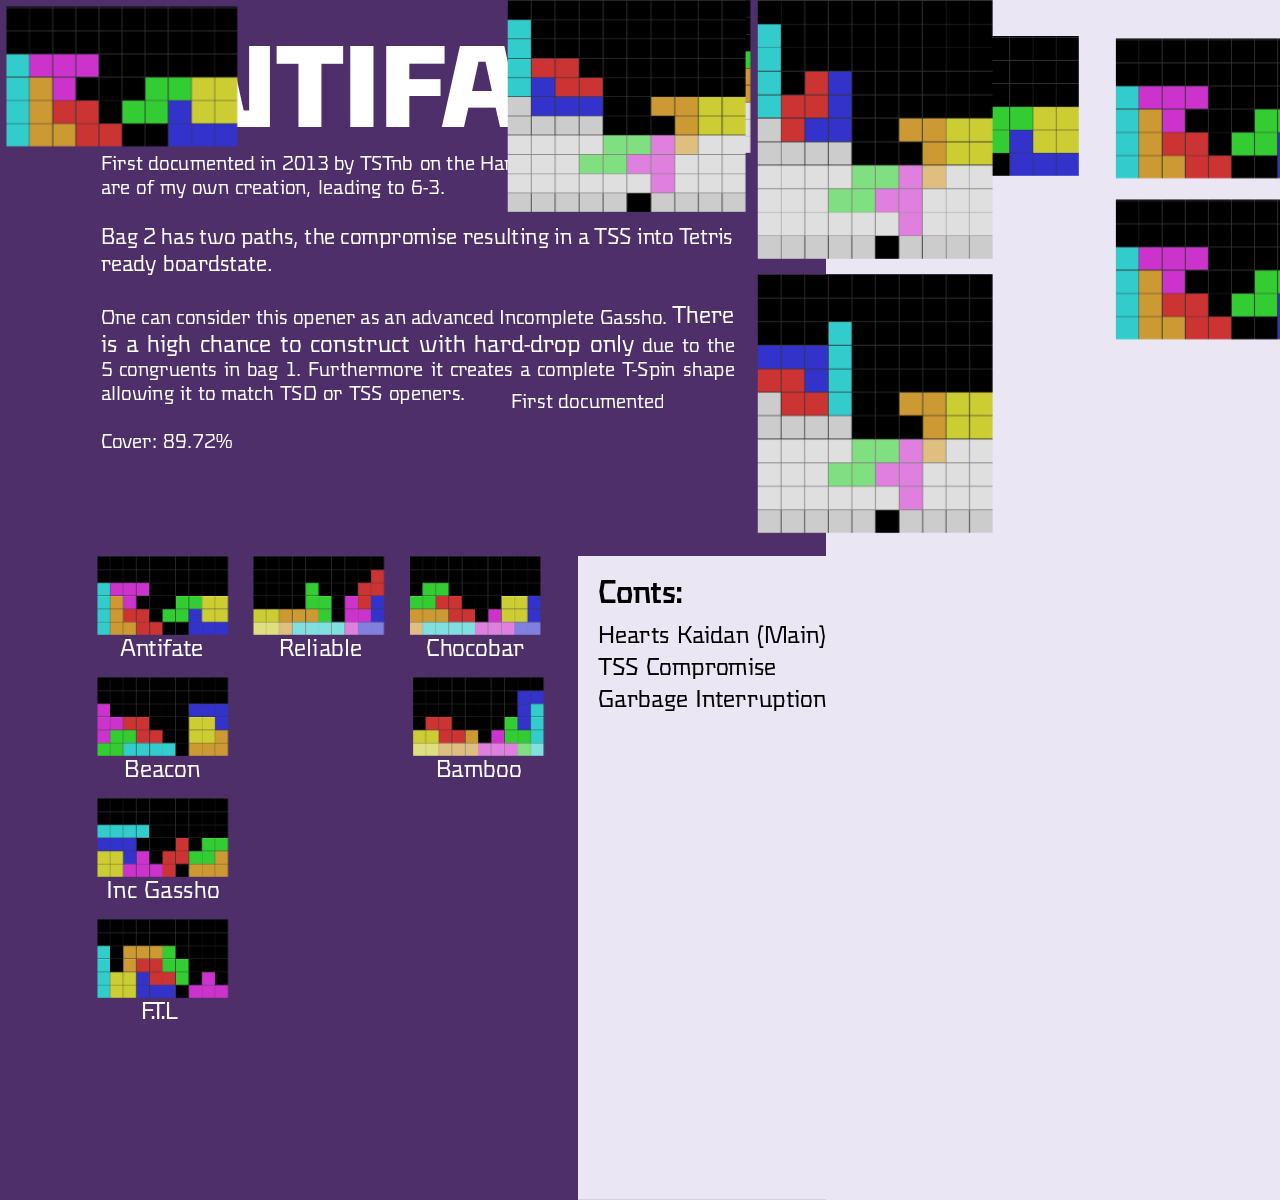
==== index.html @ b32b775b "Update and rename newtetorepo.html to index.html" ====
<!DOCTYPE html>
<html xmlns="http://www.w3.org/1999/xhtml" lang="en-GB">
	<head>
<meta name="viewport" content="width=1920px">
		<meta charset="utf-8" />
		<title>newtetorepo</title>
		<link href="idGeneratedStyles.css" rel="stylesheet" type="text/css" />
		<link href="myCustomCSS.css" rel="stylesheet" type="text/css" />
		<script src="FontData.js" type="text/javascript"></script>
		<script src="myCustomJS.js" type="text/javascript"></script>
		<script src="idGeneratedScript.js" type="text/javascript"></script>
		<script>function onDOMContentLoaded() { window.top.onFrameDOMLoaded(); } document.addEventListener("DOMContentLoaded", onDOMContentLoaded, false);</script>
	</head>
	<body id="newtetorepo" onload="RegisterInteractiveHandlers();" >
		<div id="outer-wrapper" style="width: 1920px;height: 1200px">
			<div id="_idContainer000" class="Basic-Graphics-Frame _idGenObjectStyle-Disabled">
				<img class="_idGenObjectAttribute-1 _idGenObjectAttribute-2" src="image/1.png" alt="" />
			</div>
			<div id="_idContainer003">
				<div id="_idContainer001" class="Basic-Graphics-Frame _idGenObjectStyle-Disabled">
					<img class="_idGenObjectAttribute-1 _idGenObjectAttribute-2" src="image/2.png" alt="" />
				</div>
				<div id="_idContainer002" class="Basic-Graphics-Frame _idGenObjectStyle-Disabled">
					<img class="_idGenObjectAttribute-1 _idGenObjectAttribute-2" src="image/3.png" alt="" />
				</div>
			</div>
			<div id="_idContainer025">
				<div id="_idContainer006">
					<div id="_idContainer004">
						<img class="_idGenObjectAttribute-1 _idGenObjectAttribute-2" src="[data-uri]" alt="A graph of a game with a blue square.&#xa;&#xa;Description generated by AI" />
					</div>
					<div id="_idContainer005" class="Basic-Text-Frame">
						<div style="width:2620px;height:480px;position:absolute;top:0px;left:0px;-webkit-transform-origin: 0% 0%; -webkit-transform: translate(0px,2.92px) rotate(0deg) scale(0.05);transform-origin: 0% 0%; transform: translate(0px,2.92px) rotate(0deg) scale(0.05);">
							<p class="Basic-Paragraph ParaOverride-1"><span id="_idTextSpan000" class="CharOverride-1" style="position:absolute;top:-21.6px;left:447.69px;">Bamboo</span></p>
						</div>
					</div>
				</div>
				<div id="_idContainer009">
					<div id="_idContainer007">
						<img class="_idGenObjectAttribute-1 _idGenObjectAttribute-2" src="[data-uri]" alt="A black and white screen with a graph of a Tetris game.&#xa;&#xa;Description generated by AI" />
					</div>
					<div id="_idContainer008" class="Basic-Text-Frame">
						<div style="width:2620px;height:480px;position:absolute;top:0px;left:0px;-webkit-transform-origin: 0% 0%; -webkit-transform: translate(0px,2.92px) rotate(0deg) scale(0.05);transform-origin: 0% 0%; transform: translate(0px,2.92px) rotate(0deg) scale(0.05);">
							<p class="Basic-Paragraph ParaOverride-1"><span id="_idTextSpan001" class="CharOverride-1" style="position:absolute;top:-21.6px;left:312.57px;letter-spacing:-0.6px;">Chocobar</span></p>
						</div>
					</div>
				</div>
				<div id="_idContainer012">
					<div id="_idContainer010">
						<img class="_idGenObjectAttribute-1 _idGenObjectAttribute-2" src="[data-uri]" alt="A graph of a colorful block game.&#xa;&#xa;Description generated by AI" />
					</div>
					<div id="_idContainer011" class="Basic-Text-Frame">
						<div style="width:2620px;height:480px;position:absolute;top:0px;left:0px;-webkit-transform-origin: 0% 0%; -webkit-transform: translate(0px,2.92px) rotate(0deg) scale(0.05);transform-origin: 0% 0%; transform: translate(0px,2.92px) rotate(0deg) scale(0.05);">
							<p class="Basic-Paragraph ParaOverride-1"><span id="_idTextSpan002" class="CharOverride-1" style="position:absolute;top:-21.6px;left:474.09px;letter-spacing:-0.6px;">Reliable</span></p>
						</div>
					</div>
				</div>
				<div id="_idContainer015">
					<div id="_idContainer013">
						<img class="_idGenObjectAttribute-1 _idGenObjectAttribute-2" src="[data-uri]" alt="A black and yellow square grid.&#xa;&#xa;Description generated by AI" />
					</div>
					<div id="_idContainer014" class="Basic-Text-Frame">
						<div style="width:2620px;height:480px;position:absolute;top:0px;left:0px;-webkit-transform-origin: 0% 0%; -webkit-transform: translate(0px,2.92px) rotate(0deg) scale(0.05);transform-origin: 0% 0%; transform: translate(0px,2.92px) rotate(0deg) scale(0.05);">
							<p class="Basic-Paragraph ParaOverride-1"><span id="_idTextSpan003" class="CharOverride-1" style="position:absolute;top:-21.6px;left:867.68px;letter-spacing:-37.92px;">F.T.L</span></p>
						</div>
					</div>
				</div>
				<div id="_idContainer018">
					<div id="_idContainer016">
						<img class="_idGenObjectAttribute-1 _idGenObjectAttribute-2" src="[data-uri]" alt="A black and white grid with colored squares.&#xa;&#xa;Description generated by AI" />
					</div>
					<div id="_idContainer017" class="Basic-Text-Frame">
						<div style="width:2620px;height:480px;position:absolute;top:0px;left:0px;-webkit-transform-origin: 0% 0%; -webkit-transform: translate(0px,2.92px) rotate(0deg) scale(0.05);transform-origin: 0% 0%; transform: translate(0px,2.92px) rotate(0deg) scale(0.05);">
							<p class="Basic-Paragraph ParaOverride-1"><span id="_idTextSpan004" class="CharOverride-1" style="position:absolute;top:-21.6px;left:178.89px;">Inc </span><span id="_idTextSpan005" class="CharOverride-1" style="position:absolute;top:-21.6px;left:934.4px;">Gassho</span></p>
						</div>
					</div>
				</div>
				<div id="_idContainer021">
					<div id="_idContainer019">
						<img class="_idGenObjectAttribute-1 _idGenObjectAttribute-2" src="[data-uri]" alt="A black and white screen with a yellow block.&#xa;&#xa;Description generated by AI" />
					</div>
					<div id="_idContainer020" class="Basic-Text-Frame">
						<div style="width:2600px;height:480px;position:absolute;top:0px;left:0px;-webkit-transform-origin: 0% 0%; -webkit-transform: translate(0px,2.92px) rotate(0deg) scale(0.05);transform-origin: 0% 0%; transform: translate(0px,2.92px) rotate(0deg) scale(0.05);">
							<p class="Basic-Paragraph ParaOverride-1"><span id="_idTextSpan006" class="CharOverride-1" style="position:absolute;top:-21.6px;left:528.89px;letter-spacing:-0.8px;">Beacon</span></p>
						</div>
					</div>
				</div>
				<div id="_idContainer024">
					<div id="_idContainer022">
						<img class="_idGenObjectAttribute-1 _idGenObjectAttribute-2" src="[data-uri]" alt="A black and white grid with colored squares.&#xa;&#xa;Description generated by AI" />
					</div>
					<div id="_idContainer023" class="Basic-Text-Frame">
						<div style="width:2600px;height:480px;position:absolute;top:0px;left:0px;-webkit-transform-origin: 0% 0%; -webkit-transform: translate(0px,2.92px) rotate(0deg) scale(0.05);transform-origin: 0% 0%; transform: translate(0px,2.92px) rotate(0deg) scale(0.05);">
							<p class="Basic-Paragraph ParaOverride-1"><span id="_idTextSpan007" class="CharOverride-1" style="position:absolute;top:-21.6px;left:452.08px;letter-spacing:-5.4px;">Antifate</span></p>
						</div>
					</div>
				</div>
			</div>
			<div id="_idContainer026" class="Basic-Graphics-Frame _idGenObjectStyle-Disabled">
				<img class="_idGenObjectAttribute-1 _idGenObjectAttribute-2" src="[data-uri]" alt="" />
			</div>
			<div id="_idContainer029">
				<div id="_idContainer027" class="Basic-Graphics-Frame _idGenObjectStyle-Disabled">
					<img class="_idGenObjectAttribute-1 _idGenObjectAttribute-2" src="[data-uri]" alt="" />
				</div>
				<div id="_idContainer028" class="Basic-Graphics-Frame _idGenObjectStyle-Disabled">
					<img class="_idGenObjectAttribute-1 _idGenObjectAttribute-2" src="[data-uri]" alt="" />
				</div>
			</div>
			<div id="_idContainer032">
				<div id="_idContainer030" class="Basic-Text-Frame">
					<div style="width:12685.66px;height:6972px;position:absolute;top:0px;left:0px;-webkit-transform-origin: 0% 0%; -webkit-transform: translate(0px,2.6px) rotate(0deg) scale(0.05);transform-origin: 0% 0%; transform: translate(0px,2.6px) rotate(0deg) scale(0.05);">
						<p class="Basic-Paragraph ParaOverride-1"><span id="_idTextSpan008" class="CharOverride-2" style="position:absolute;top:-18px;left:0px;letter-spacing:-0.6px;">First </span><span id="_idTextSpan009" class="CharOverride-2" style="position:absolute;top:-18px;left:950.65px;letter-spacing:-1.31px;">documented </span><span id="_idTextSpan010" class="CharOverride-2" style="position:absolute;top:-18px;left:3195.69px;">in </span><span id="_idTextSpan011" class="CharOverride-2" style="position:absolute;top:-18px;left:3623.54px;">2013 </span><span id="_idTextSpan012" class="CharOverride-2" style="position:absolute;top:-18px;left:4671.38px;letter-spacing:-0.93px;">by </span><span id="_idTextSpan013" class="CharOverride-2" style="position:absolute;top:-18px;left:5184.83px;letter-spacing:-8.4px;">TSTnb </span><span id="_idTextSpan014" class="CharOverride-2" style="position:absolute;top:-18px;left:6381.09px;">on </span><span id="_idTextSpan015" class="CharOverride-2" style="position:absolute;top:-18px;left:6918.94px;">the </span><span id="_idTextSpan016" class="CharOverride-2" style="position:absolute;top:-18px;left:7582.39px;letter-spacing:-1.95px;">Harddrop </span><span id="_idTextSpan017" class="CharOverride-2" style="position:absolute;top:-18px;left:9435.04px;letter-spacing:-1.4px;">forums. </span><span id="_idTextSpan018" class="CharOverride-2" style="position:absolute;top:-18px;left:10900.88px;letter-spacing:-1.48px;">Followups </span><span id="_idTextSpan019" class="CharOverride-2" style="position:absolute;top:462px;left:0px;letter-spacing:-2.2px;">are </span><span id="_idTextSpan020" class="CharOverride-2" style="position:absolute;top:462px;left:712.4px;">of </span><span id="_idTextSpan021" class="CharOverride-2" style="position:absolute;top:462px;left:1181.59px;">my </span><span id="_idTextSpan022" class="CharOverride-2" style="position:absolute;top:462px;left:1823.97px;letter-spacing:-0.8px;">own </span><span id="_idTextSpan023" class="CharOverride-2" style="position:absolute;top:462px;left:2683.56px;letter-spacing:-2.24px;">creation, </span><span id="_idTextSpan024" class="CharOverride-2" style="position:absolute;top:462px;left:4349.54px;">leading </span><span id="_idTextSpan025" class="CharOverride-2" style="position:absolute;top:462px;left:5736.72px;letter-spacing:-1.87px;">to </span><span id="_idTextSpan026" class="CharOverride-2" style="position:absolute;top:462px;left:6205.52px;">6-3.</span></p>
						<p class="Basic-Paragraph ParaOverride-1"><span id="_idTextSpan027" class="CharOverride-3" style="position:absolute;top:1435.2px;left:0px;">Bag </span><span id="_idTextSpan028" class="CharOverride-3" style="position:absolute;top:1435.2px;left:851.19px;">2 </span><span id="_idTextSpan029" class="CharOverride-3" style="position:absolute;top:1435.2px;left:1212.65px;letter-spacing:0px;">has </span><span id="_idTextSpan030" class="CharOverride-3" style="position:absolute;top:1435.2px;left:1972.75px;letter-spacing:-0.77px;">two </span><span id="_idTextSpan031" class="CharOverride-3" style="position:absolute;top:1435.2px;left:2809.42px;letter-spacing:-2.32px;">paths, </span><span id="_idTextSpan032" class="CharOverride-3" style="position:absolute;top:1435.2px;left:4077.71px;">the </span><span id="_idTextSpan033" class="CharOverride-3" style="position:absolute;top:1435.2px;left:4799.09px;letter-spacing:-1.28px;">compromise </span><span id="_idTextSpan034" class="CharOverride-3" style="position:absolute;top:1435.2px;left:7247.46px;letter-spacing:-0.97px;">resulting </span><span id="_idTextSpan035" class="CharOverride-3" style="position:absolute;top:1435.2px;left:9078.52px;">in </span><span id="_idTextSpan036" class="CharOverride-3" style="position:absolute;top:1435.2px;left:9540.74px;">a </span><span id="_idTextSpan037" class="CharOverride-3" style="position:absolute;top:1435.2px;left:9873.61px;letter-spacing:-3.3px;">TSS </span><span id="_idTextSpan038" class="CharOverride-3" style="position:absolute;top:1435.2px;left:10729.64px;letter-spacing:-3.17px;">into </span><span id="_idTextSpan039" class="CharOverride-3" style="position:absolute;top:1435.2px;left:11573.35px;letter-spacing:-8.05px;">Tetris </span><span id="_idTextSpan040" class="CharOverride-3" style="position:absolute;top:1963.2px;left:0px;letter-spacing:-1.61px;">ready </span><span id="_idTextSpan041" class="CharOverride-3" style="position:absolute;top:1963.2px;left:1254.87px;letter-spacing:-2.92px;">boardstate.</span></p>
						<p class="Basic-Paragraph ParaOverride-1"><span id="_idTextSpan042" class="CharOverride-2" style="position:absolute;top:3054px;left:0px;">One </span><span id="_idTextSpan043" class="CharOverride-2" style="position:absolute;top:3054px;left:809.67px;letter-spacing:0px;">can </span><span id="_idTextSpan044" class="CharOverride-2" style="position:absolute;top:3054px;left:1512.95px;letter-spacing:-0.62px;">consider </span><span id="_idTextSpan045" class="CharOverride-2" style="position:absolute;top:3054px;left:3109.81px;">this </span><span id="_idTextSpan046" class="CharOverride-2" style="position:absolute;top:3054px;left:3842.29px;">opener </span><span id="_idTextSpan047" class="CharOverride-2" style="position:absolute;top:3054px;left:5197.95px;">as </span><span id="_idTextSpan048" class="CharOverride-2" style="position:absolute;top:3054px;left:5676.03px;">an </span><span id="_idTextSpan049" class="CharOverride-2" style="position:absolute;top:3054px;left:6205.71px;letter-spacing:-0.67px;">advanced </span><span id="_idTextSpan050" class="CharOverride-2" style="position:absolute;top:3054px;left:7967.38px;letter-spacing:-0.87px;">Incomplete </span><span id="_idTextSpan051" class="CharOverride-2" style="position:absolute;top:3054px;left:9982.64px;letter-spacing:-0.35px;">Gassho. </span><span id="_idTextSpan052" class="CharOverride-1" style="position:absolute;top:2984.4px;left:11431.91px;letter-spacing:-1.76px;">There </span><span id="_idTextSpan053" class="CharOverride-1" style="position:absolute;top:3560.4px;left:0px;">is </span><span id="_idTextSpan054" class="CharOverride-1" style="position:absolute;top:3560.4px;left:504.12px;">a </span><span id="_idTextSpan055" class="CharOverride-1" style="position:absolute;top:3560.4px;left:929.04px;">high </span><span id="_idTextSpan056" class="CharOverride-1" style="position:absolute;top:3560.4px;left:1988.04px;letter-spacing:-0.69px;">chance </span><span id="_idTextSpan057" class="CharOverride-1" style="position:absolute;top:3560.4px;left:3595.18px;letter-spacing:-2.24px;">to </span><span id="_idTextSpan058" class="CharOverride-1" style="position:absolute;top:3560.4px;left:4193.38px;letter-spacing:-0.48px;">construct </span><span id="_idTextSpan059" class="CharOverride-1" style="position:absolute;top:3560.4px;left:6371.72px;">with </span><span id="_idTextSpan060" class="CharOverride-1" style="position:absolute;top:3560.4px;left:7474.87px;letter-spacing:-2.11px;">hard-drop </span><span id="_idTextSpan061" class="CharOverride-1" style="position:absolute;top:3560.4px;left:9791.95px;">only</span><span id="_idTextSpan062" class="CharOverride-2" style="position:absolute;top:3630px;left:10686.17px;"> </span><span id="_idTextSpan063" class="CharOverride-2" style="position:absolute;top:3630px;left:10829.07px;">due </span><span id="_idTextSpan064" class="CharOverride-2" style="position:absolute;top:3630px;left:11622.77px;letter-spacing:-1.87px;">to </span><span id="_idTextSpan065" class="CharOverride-2" style="position:absolute;top:3630px;left:12121.27px;">the </span><span id="_idTextSpan066" class="CharOverride-2" style="position:absolute;top:4110px;left:0px;">5 </span><span id="_idTextSpan067" class="CharOverride-2" style="position:absolute;top:4110px;left:365.21px;letter-spacing:-1.64px;">congruents </span><span id="_idTextSpan068" class="CharOverride-2" style="position:absolute;top:4110px;left:2465.21px;">in </span><span id="_idTextSpan069" class="CharOverride-2" style="position:absolute;top:4110px;left:2922.02px;">bag </span><span id="_idTextSpan070" class="CharOverride-2" style="position:absolute;top:4110px;left:3680.84px;">1. </span><span id="_idTextSpan071" class="CharOverride-2" style="position:absolute;top:4110px;left:4149.64px;letter-spacing:-1.87px;">Furthermore </span><span id="_idTextSpan072" class="CharOverride-2" style="position:absolute;top:4110px;left:6604.04px;">it </span><span id="_idTextSpan073" class="CharOverride-2" style="position:absolute;top:4110px;left:6983.25px;letter-spacing:-3.3px;">creates </span><span id="_idTextSpan074" class="CharOverride-2" style="position:absolute;top:4110px;left:8390.46px;">a </span><span id="_idTextSpan075" class="CharOverride-2" style="position:absolute;top:4110px;left:8729.67px;letter-spacing:-1.07px;">complete </span><span id="_idTextSpan076" class="CharOverride-2" style="position:absolute;top:4110px;left:10437.27px;letter-spacing:-5.09px;">T-Spin </span><span id="_idTextSpan077" class="CharOverride-2" style="position:absolute;top:4110px;left:11658.87px;">shape </span><span id="_idTextSpan078" class="CharOverride-2" style="position:absolute;top:4590px;left:0px;letter-spacing:-0.36px;">allowing </span><span id="_idTextSpan079" class="CharOverride-2" style="position:absolute;top:4590px;left:1583.98px;">it </span><span id="_idTextSpan080" class="CharOverride-2" style="position:absolute;top:4590px;left:1948.37px;letter-spacing:-1.87px;">to </span><span id="_idTextSpan081" class="CharOverride-2" style="position:absolute;top:4590px;left:2417.16px;letter-spacing:-2.93px;">match </span><span id="_idTextSpan082" class="CharOverride-2" style="position:absolute;top:4590px;left:3583.95px;letter-spacing:-1.4px;">TSD </span><span id="_idTextSpan083" class="CharOverride-2" style="position:absolute;top:4590px;left:4445.15px;">or </span><span id="_idTextSpan084" class="CharOverride-2" style="position:absolute;top:4590px;left:4966.34px;letter-spacing:-3px;">TSS </span><span id="_idTextSpan085" class="CharOverride-2" style="position:absolute;top:4590px;left:5766.34px;letter-spacing:-0.35px;">openers.</span></p>
						<p class="Basic-Paragraph ParaOverride-1"><span id="_idTextSpan086" class="CharOverride-2" style="position:absolute;top:5550px;left:0px;letter-spacing:-2.23px;">Cover: </span><span id="_idTextSpan087" class="CharOverride-2" style="position:absolute;top:5550px;left:1249.99px;">89.72%</span></p>
					</div>
				</div>
				<div id="_idContainer031" class="Basic-Text-Frame">
					<div style="width:12685.66px;height:1913.99px;position:absolute;top:0px;left:0px;-webkit-transform-origin: 0% 0%; -webkit-transform: translate(0px,15.5px) rotate(0deg) scale(0.05);transform-origin: 0% 0%; transform: translate(0px,15.5px) rotate(0deg) scale(0.05);">
						<p class="Basic-Paragraph ParaOverride-1"><span id="_idTextSpan088" class="CharOverride-4" style="position:absolute;top:-104.4px;left:0px;letter-spacing:-29.28px;">ANTIFATE</span></p>
					</div>
				</div>
			</div>
			<div id="_idContainer033" class="Basic-Text-Frame">
				<div style="width:4765px;height:8845.83px;position:absolute;top:0px;left:0px;-webkit-transform-origin: 0% 0%; -webkit-transform: translate(0px,4.07px) rotate(0deg) scale(0.05);transform-origin: 0% 0%; transform: translate(0px,4.07px) rotate(0deg) scale(0.05);">
					<p class="Basic-Paragraph ParaOverride-1"><span id="_idTextSpan089" class="CharOverride-5" style="position:absolute;top:-28.8px;left:0px;letter-spacing:-5.54px;">Conts:</span></p>
					<p class="Basic-Paragraph ParaOverride-1"><span id="_idTextSpan090" class="CharOverride-6" style="position:absolute;top:910.4px;left:0px;letter-spacing:-1.92px;">Hearts </span><span id="_idTextSpan091" class="CharOverride-6" style="position:absolute;top:910.4px;left:1581.11px;letter-spacing:-3.36px;">Kaidan </span><span id="_idTextSpan092" class="CharOverride-6" style="position:absolute;top:910.4px;left:3185.26px;letter-spacing:-2.24px;">(Main)</span></p>
					<p class="Basic-Paragraph ParaOverride-1"><span id="_idTextSpan093" class="CharOverride-6" style="position:absolute;top:1550.4px;left:0px;letter-spacing:-3.6px;">TSS </span><span id="_idTextSpan094" class="CharOverride-6" style="position:absolute;top:1550.4px;left:960px;letter-spacing:-2.16px;">Compromise</span></p>
					<p class="Basic-Paragraph ParaOverride-1"><span id="_idTextSpan095" class="CharOverride-6" style="position:absolute;top:2190.4px;left:0px;">Garbage </span><span id="_idTextSpan096" class="CharOverride-6" style="position:absolute;top:2190.4px;left:1944.95px;letter-spacing:-1.6px;">Interruption</span></p>
				</div>
			</div>
			<div id="_idContainer034">
				<img class="_idGenObjectAttribute-1 _idGenObjectAttribute-2" src="image/ANTIFATE.png" alt="A black and yellow square on a grid.&#xa;&#xa;Description generated by AI" />
			</div>
			<div id="_idContainer035">
				<img class="_idGenObjectAttribute-1 _idGenObjectAttribute-2" src="image/ANTIFATE.png" alt="A black and yellow square on a grid.&#xa;&#xa;Description generated by AI" />
			</div>
			<div id="_idContainer036">
				<img class="_idGenObjectAttribute-1 _idGenObjectAttribute-2" src="image/ANTIFATE.png" alt="A black and yellow square on a grid.&#xa;&#xa;Description generated by AI" />
			</div>
			<div id="_idContainer037">
				<img class="_idGenObjectAttribute-1 _idGenObjectAttribute-2" src="image/ANTIFATE.png" alt="A black and yellow square on a grid.&#xa;&#xa;Description generated by AI" />
			</div>
			<div id="_idContainer043">
				<div id="_idContainer038">
					<img class="_idGenObjectAttribute-1 _idGenObjectAttribute-2" src="image/BAG2_GARBAGE.png" alt="A black and yellow square on a grid.&#xa;&#xa;Description generated by AI" />
				</div>
				<div id="_idContainer039">
					<img class="_idGenObjectAttribute-1 _idGenObjectAttribute-2" src="image/BAG3_GARBAGE1.png" alt="A black and yellow square on a grid.&#xa;&#xa;Description generated by AI" />
				</div>
				<div id="_idContainer040">
					<img class="_idGenObjectAttribute-1 _idGenObjectAttribute-2" src="image/BAG3_TDJZ.png" alt="A black and white puzzle with a green square in the middle.&#xa;&#xa;Description generated by AI" />
				</div>
				<div id="_idContainer041">
					<img class="_idGenObjectAttribute-1 _idGenObjectAttribute-2" src="image/BAG3_GARBAGE2.png" alt="A black and white puzzle with a green square.&#xa;&#xa;Description generated by AI" />
				</div>
				<div id="_idContainer042">
					<img class="_idGenObjectAttribute-1 _idGenObjectAttribute-2" src="image/BAG3_TDZJ.png" alt="A black and white puzzle with a green square.&#xa;&#xa;Description generated by AI" />
				</div>
			</div>
			<div id="_idContainer047" class="_idGenAnimation scroll-vert_showScroll _idGenObjectStyle-Disabled _idGenAnimationStart-1" data-animationOnPageLoadActions="playAnimation(selfContainerID,&apos;_idGenPlayAnimation-1&apos;,0,&apos;&apos;);" data-idGenAnimationStartState="_idGenAnimationStart-1" data-idGenAnimationEndState="_idGenAnimationEnd-1">
				<div class="_idGenObjectAttribute-3">
					<div id="_idContainer046">
						<div id="_idContainer044" class="Basic-Text-Frame">
							<div style="width:12685.66px;height:6972px;position:absolute;top:0px;left:0px;-webkit-transform-origin: 0% 0%; -webkit-transform: translate(0px,2.6px) rotate(0deg) scale(0.05);transform-origin: 0% 0%; transform: translate(0px,2.6px) rotate(0deg) scale(0.05);">
								<p class="Basic-Paragraph ParaOverride-1"><span id="_idTextSpan097" class="CharOverride-2" style="position:absolute;top:-18px;left:0px;letter-spacing:-0.6px;">First </span><span id="_idTextSpan098" class="CharOverride-2" style="position:absolute;top:-18px;left:950.65px;letter-spacing:-1.31px;">documented </span><span id="_idTextSpan099" class="CharOverride-2" style="position:absolute;top:-18px;left:3195.69px;">in </span><span id="_idTextSpan100" class="CharOverride-2" style="position:absolute;top:-18px;left:3623.54px;">2013 </span><span id="_idTextSpan101" class="CharOverride-2" style="position:absolute;top:-18px;left:4671.38px;letter-spacing:-0.93px;">by </span><span id="_idTextSpan102" class="CharOverride-2" style="position:absolute;top:-18px;left:5184.83px;letter-spacing:-8.4px;">TSTnb </span><span id="_idTextSpan103" class="CharOverride-2" style="position:absolute;top:-18px;left:6381.09px;">on </span><span id="_idTextSpan104" class="CharOverride-2" style="position:absolute;top:-18px;left:6918.94px;">the </span><span id="_idTextSpan105" class="CharOverride-2" style="position:absolute;top:-18px;left:7582.39px;letter-spacing:-1.95px;">Harddrop </span><span id="_idTextSpan106" class="CharOverride-2" style="position:absolute;top:-18px;left:9435.04px;letter-spacing:-1.4px;">forums. </span><span id="_idTextSpan107" class="CharOverride-2" style="position:absolute;top:-18px;left:10900.88px;letter-spacing:-1.48px;">Followups </span><span id="_idTextSpan108" class="CharOverride-2" style="position:absolute;top:462px;left:0px;letter-spacing:-2.2px;">are </span><span id="_idTextSpan109" class="CharOverride-2" style="position:absolute;top:462px;left:712.4px;">of </span><span id="_idTextSpan110" class="CharOverride-2" style="position:absolute;top:462px;left:1181.59px;">my </span><span id="_idTextSpan111" class="CharOverride-2" style="position:absolute;top:462px;left:1823.97px;letter-spacing:-0.8px;">own </span><span id="_idTextSpan112" class="CharOverride-2" style="position:absolute;top:462px;left:2683.56px;letter-spacing:-2.24px;">creation, </span><span id="_idTextSpan113" class="CharOverride-2" style="position:absolute;top:462px;left:4349.54px;">leading </span><span id="_idTextSpan114" class="CharOverride-2" style="position:absolute;top:462px;left:5736.72px;letter-spacing:-1.87px;">to </span><span id="_idTextSpan115" class="CharOverride-2" style="position:absolute;top:462px;left:6205.52px;">6-3.</span></p>
								<p class="Basic-Paragraph ParaOverride-1"><span id="_idTextSpan116" class="CharOverride-3" style="position:absolute;top:1435.2px;left:0px;">Bag </span><span id="_idTextSpan117" class="CharOverride-3" style="position:absolute;top:1435.2px;left:851.19px;">2 </span><span id="_idTextSpan118" class="CharOverride-3" style="position:absolute;top:1435.2px;left:1212.65px;letter-spacing:0px;">has </span><span id="_idTextSpan119" class="CharOverride-3" style="position:absolute;top:1435.2px;left:1972.75px;letter-spacing:-0.77px;">two </span><span id="_idTextSpan120" class="CharOverride-3" style="position:absolute;top:1435.2px;left:2809.42px;letter-spacing:-2.32px;">paths, </span><span id="_idTextSpan121" class="CharOverride-3" style="position:absolute;top:1435.2px;left:4077.71px;">the </span><span id="_idTextSpan122" class="CharOverride-3" style="position:absolute;top:1435.2px;left:4799.09px;letter-spacing:-1.28px;">compromise </span><span id="_idTextSpan123" class="CharOverride-3" style="position:absolute;top:1435.2px;left:7247.46px;letter-spacing:-0.97px;">resulting </span><span id="_idTextSpan124" class="CharOverride-3" style="position:absolute;top:1435.2px;left:9078.52px;">in </span><span id="_idTextSpan125" class="CharOverride-3" style="position:absolute;top:1435.2px;left:9540.74px;">a </span><span id="_idTextSpan126" class="CharOverride-3" style="position:absolute;top:1435.2px;left:9873.61px;letter-spacing:-3.3px;">TSS </span><span id="_idTextSpan127" class="CharOverride-3" style="position:absolute;top:1435.2px;left:10729.64px;letter-spacing:-3.17px;">into </span><span id="_idTextSpan128" class="CharOverride-3" style="position:absolute;top:1435.2px;left:11573.35px;letter-spacing:-8.05px;">Tetris </span><span id="_idTextSpan129" class="CharOverride-3" style="position:absolute;top:1963.2px;left:0px;letter-spacing:-1.61px;">ready </span><span id="_idTextSpan130" class="CharOverride-3" style="position:absolute;top:1963.2px;left:1254.87px;letter-spacing:-2.92px;">boardstate.</span></p>
								<p class="Basic-Paragraph ParaOverride-1"><span id="_idTextSpan131" class="CharOverride-2" style="position:absolute;top:3054px;left:0px;">One </span><span id="_idTextSpan132" class="CharOverride-2" style="position:absolute;top:3054px;left:809.67px;letter-spacing:0px;">can </span><span id="_idTextSpan133" class="CharOverride-2" style="position:absolute;top:3054px;left:1512.95px;letter-spacing:-0.62px;">consider </span><span id="_idTextSpan134" class="CharOverride-2" style="position:absolute;top:3054px;left:3109.81px;">this </span><span id="_idTextSpan135" class="CharOverride-2" style="position:absolute;top:3054px;left:3842.29px;">opener </span><span id="_idTextSpan136" class="CharOverride-2" style="position:absolute;top:3054px;left:5197.95px;">as </span><span id="_idTextSpan137" class="CharOverride-2" style="position:absolute;top:3054px;left:5676.03px;">an </span><span id="_idTextSpan138" class="CharOverride-2" style="position:absolute;top:3054px;left:6205.71px;letter-spacing:-0.67px;">advanced </span><span id="_idTextSpan139" class="CharOverride-2" style="position:absolute;top:3054px;left:7967.38px;letter-spacing:-0.87px;">Incomplete </span><span id="_idTextSpan140" class="CharOverride-2" style="position:absolute;top:3054px;left:9982.64px;letter-spacing:-0.35px;">Gassho. </span><span id="_idTextSpan141" class="CharOverride-1" style="position:absolute;top:2984.4px;left:11431.91px;letter-spacing:-1.76px;">There </span><span id="_idTextSpan142" class="CharOverride-1" style="position:absolute;top:3560.4px;left:0px;">is </span><span id="_idTextSpan143" class="CharOverride-1" style="position:absolute;top:3560.4px;left:504.12px;">a </span><span id="_idTextSpan144" class="CharOverride-1" style="position:absolute;top:3560.4px;left:929.04px;">high </span><span id="_idTextSpan145" class="CharOverride-1" style="position:absolute;top:3560.4px;left:1988.04px;letter-spacing:-0.69px;">chance </span><span id="_idTextSpan146" class="CharOverride-1" style="position:absolute;top:3560.4px;left:3595.18px;letter-spacing:-2.24px;">to </span><span id="_idTextSpan147" class="CharOverride-1" style="position:absolute;top:3560.4px;left:4193.38px;letter-spacing:-0.48px;">construct </span><span id="_idTextSpan148" class="CharOverride-1" style="position:absolute;top:3560.4px;left:6371.72px;">with </span><span id="_idTextSpan149" class="CharOverride-1" style="position:absolute;top:3560.4px;left:7474.87px;letter-spacing:-2.11px;">hard-drop </span><span id="_idTextSpan150" class="CharOverride-1" style="position:absolute;top:3560.4px;left:9791.95px;">only</span><span id="_idTextSpan151" class="CharOverride-2" style="position:absolute;top:3630px;left:10686.17px;"> </span><span id="_idTextSpan152" class="CharOverride-2" style="position:absolute;top:3630px;left:10829.07px;">due </span><span id="_idTextSpan153" class="CharOverride-2" style="position:absolute;top:3630px;left:11622.77px;letter-spacing:-1.87px;">to </span><span id="_idTextSpan154" class="CharOverride-2" style="position:absolute;top:3630px;left:12121.27px;">the </span><span id="_idTextSpan155" class="CharOverride-2" style="position:absolute;top:4110px;left:0px;">5 </span><span id="_idTextSpan156" class="CharOverride-2" style="position:absolute;top:4110px;left:365.21px;letter-spacing:-1.64px;">congruents </span><span id="_idTextSpan157" class="CharOverride-2" style="position:absolute;top:4110px;left:2465.21px;">in </span><span id="_idTextSpan158" class="CharOverride-2" style="position:absolute;top:4110px;left:2922.02px;">bag </span><span id="_idTextSpan159" class="CharOverride-2" style="position:absolute;top:4110px;left:3680.84px;">1. </span><span id="_idTextSpan160" class="CharOverride-2" style="position:absolute;top:4110px;left:4149.64px;letter-spacing:-1.87px;">Furthermore </span><span id="_idTextSpan161" class="CharOverride-2" style="position:absolute;top:4110px;left:6604.04px;">it </span><span id="_idTextSpan162" class="CharOverride-2" style="position:absolute;top:4110px;left:6983.25px;letter-spacing:-3.3px;">creates </span><span id="_idTextSpan163" class="CharOverride-2" style="position:absolute;top:4110px;left:8390.46px;">a </span><span id="_idTextSpan164" class="CharOverride-2" style="position:absolute;top:4110px;left:8729.67px;letter-spacing:-1.07px;">complete </span><span id="_idTextSpan165" class="CharOverride-2" style="position:absolute;top:4110px;left:10437.27px;letter-spacing:-5.09px;">T-Spin </span><span id="_idTextSpan166" class="CharOverride-2" style="position:absolute;top:4110px;left:11658.87px;">shape </span><span id="_idTextSpan167" class="CharOverride-2" style="position:absolute;top:4590px;left:0px;letter-spacing:-0.36px;">allowing </span><span id="_idTextSpan168" class="CharOverride-2" style="position:absolute;top:4590px;left:1583.98px;">it </span><span id="_idTextSpan169" class="CharOverride-2" style="position:absolute;top:4590px;left:1948.37px;letter-spacing:-1.87px;">to </span><span id="_idTextSpan170" class="CharOverride-2" style="position:absolute;top:4590px;left:2417.16px;letter-spacing:-2.93px;">match </span><span id="_idTextSpan171" class="CharOverride-2" style="position:absolute;top:4590px;left:3583.95px;letter-spacing:-1.4px;">TSD </span><span id="_idTextSpan172" class="CharOverride-2" style="position:absolute;top:4590px;left:4445.15px;">or </span><span id="_idTextSpan173" class="CharOverride-2" style="position:absolute;top:4590px;left:4966.34px;letter-spacing:-3px;">TSS </span><span id="_idTextSpan174" class="CharOverride-2" style="position:absolute;top:4590px;left:5766.34px;letter-spacing:-0.35px;">openers.</span></p>
								<p class="Basic-Paragraph ParaOverride-1"><span id="_idTextSpan175" class="CharOverride-2" style="position:absolute;top:5550px;left:0px;letter-spacing:-2.23px;">Cover: </span><span id="_idTextSpan176" class="CharOverride-2" style="position:absolute;top:5550px;left:1249.99px;">89.72%</span></p>
							</div>
						</div>
						<div id="_idContainer045" class="Basic-Text-Frame">
							<div style="width:12685.66px;height:1913.99px;position:absolute;top:0px;left:0px;-webkit-transform-origin: 0% 0%; -webkit-transform: translate(0px,15.5px) rotate(0deg) scale(0.05);transform-origin: 0% 0%; transform: translate(0px,15.5px) rotate(0deg) scale(0.05);">
								<p class="Basic-Paragraph ParaOverride-1"><span id="_idTextSpan177" class="CharOverride-4" style="position:absolute;top:-104.4px;left:0px;letter-spacing:-29.28px;">ANTIFATE</span></p>
							</div>
						</div>
					</div>
				</div>
			</div>
		</div>
	</body>
</html>
---- idGeneratedStyles.css ----
@-webkit-keyframes _idGenKeyFrames-0 {
0% { -webkit-transform:translate(307px,0px) ; opacity:0; }
4.3478% { -webkit-transform:translate(269px,0px) ; opacity:0.043; }
8.6957% { -webkit-transform:translate(234px,0px) ; opacity:0.087; }
13.0435% { -webkit-transform:translate(202px,0px) ; opacity:0.13; }
17.3913% { -webkit-transform:translate(173px,0px) ; opacity:0.174; }
21.7391% { -webkit-transform:translate(147px,0px) ; opacity:0.217; }
26.087% { -webkit-transform:translate(124px,0px) ; opacity:0.261; }
30.4348% { -webkit-transform:translate(103px,0px) ; opacity:0.304; }
34.7826% { -webkit-transform:translate(85px,0px) ; opacity:0.348; }
39.1304% { -webkit-transform:translate(69px,0px) ; opacity:0.391; }
43.4783% { -webkit-transform:translate(55px,0px) ; opacity:0.435; }
47.8261% { -webkit-transform:translate(44px,0px) ; opacity:0.478; }
52.1739% { -webkit-transform:translate(34px,0px) ; opacity:0.522; }
56.5217% { -webkit-transform:translate(25px,0px) ; opacity:0.565; }
60.8696% { -webkit-transform:translate(18px,0px) ; opacity:0.609; }
65.2174% { -webkit-transform:translate(13px,0px) ; opacity:0.652; }
69.5652% { -webkit-transform:translate(9px,0px) ; opacity:0.696; }
73.913% { -webkit-transform:translate(5px,0px) ; opacity:0.739; }
78.2609% { -webkit-transform:translate(3px,0px) ; opacity:0.783; }
82.6087% { -webkit-transform:translate(2px,0px) ; opacity:0.826; }
86.9565% { -webkit-transform:translate(1px,0px) ; opacity:0.87; }
91.3043% { -webkit-transform:translate(0px,0px) ; opacity:0.913; }
95.6522% { -webkit-transform:translate(0px,0px) ; opacity:0.957; }
100% { -webkit-transform:translate(0px,0px) ; opacity:1; }
} 
@keyframes _idGenKeyFrames-0 {
0% { transform:translate(307px,0px) ; opacity:0; }
4.3478% { transform:translate(269px,0px) ; opacity:0.043; }
8.6957% { transform:translate(234px,0px) ; opacity:0.087; }
13.0435% { transform:translate(202px,0px) ; opacity:0.13; }
17.3913% { transform:translate(173px,0px) ; opacity:0.174; }
21.7391% { transform:translate(147px,0px) ; opacity:0.217; }
26.087% { transform:translate(124px,0px) ; opacity:0.261; }
30.4348% { transform:translate(103px,0px) ; opacity:0.304; }
34.7826% { transform:translate(85px,0px) ; opacity:0.348; }
39.1304% { transform:translate(69px,0px) ; opacity:0.391; }
43.4783% { transform:translate(55px,0px) ; opacity:0.435; }
47.8261% { transform:translate(44px,0px) ; opacity:0.478; }
52.1739% { transform:translate(34px,0px) ; opacity:0.522; }
56.5217% { transform:translate(25px,0px) ; opacity:0.565; }
60.8696% { transform:translate(18px,0px) ; opacity:0.609; }
65.2174% { transform:translate(13px,0px) ; opacity:0.652; }
69.5652% { transform:translate(9px,0px) ; opacity:0.696; }
73.913% { transform:translate(5px,0px) ; opacity:0.739; }
78.2609% { transform:translate(3px,0px) ; opacity:0.783; }
82.6087% { transform:translate(2px,0px) ; opacity:0.826; }
86.9565% { transform:translate(1px,0px) ; opacity:0.87; }
91.3043% { transform:translate(0px,0px) ; opacity:0.913; }
95.6522% { transform:translate(0px,0px) ; opacity:0.957; }
100% { transform:translate(0px,0px) ; opacity:1; }
} 
body, div, dl, dt, dd, h1, h2, h3, h4, h5, h6, p, pre, code, blockquote, figure {
	margin:0;
	padding:0;
	border-width:0;
	text-rendering:optimizeSpeed;
}
div.Basic-Graphics-Frame {
	border-color:#000000;
	border-width:1px;
	border-style:solid;
}
div.Basic-Text-Frame {
	border-style:solid;
}
scroll-vert_showScroll {
	border-color:#000000;
	border-width:1px;
	border-style:solid;
}
p.ParaOverride-1 {
	line-height:1;
	white-space:nowrap;
}
span.CharOverride-1 {
	color:#ffffff;
	font-family:MachPro, sans-serif;
	font-size:480px;
	font-style:normal;
	font-weight:normal;
}
span.CharOverride-2 {
	color:#ffffff;
	font-family:MachPro, sans-serif;
	font-size:400px;
	font-style:normal;
	font-weight:normal;
}
span.CharOverride-3 {
	color:#ffffff;
	font-family:MachPro, sans-serif;
	font-size:440px;
	font-style:normal;
	font-weight:normal;
}
span.CharOverride-4 {
	color:#ffffff;
	font-family:"MachPro-Black", sans-serif;
	font-size:2320px;
	font-style:normal;
	font-weight:900;
}
span.CharOverride-5 {
	color:#000000;
	font-family:"MachPro-Medi", sans-serif;
	font-size:640px;
	font-style:normal;
	font-weight:500;
}
span.CharOverride-6 {
	color:#000000;
	font-family:MachPro, sans-serif;
	font-size:480px;
	font-style:normal;
	font-weight:normal;
}
#_idContainer000 {
	-ms-transform:translate(0.000px,0.000px) rotate(0.000deg) skew(0.000deg) scale(1.000,1.000);
	-ms-transform-origin:0% 0%;
	-webkit-transform:translate(0.000px,0.000px) rotate(0.000deg) skew(0.000deg) scale(1.000,1.000);
	-webkit-transform-origin:0% 0%;
	height:1200.00px;
	left:0px;
	position:absolute;
	top:0px;
	transform:translate(0.000px,0.000px) rotate(0.000deg) skew(0.000deg) scale(1.000,1.000);
	transform:translate(0.000px,0.000px) rotate(0.000deg) skew(0.000deg) scale(1.000,1.000);
	transform-origin:0% 0%;
	transform-origin:0% 0%;
	width:826.00px;
}
#_idContainer001 {
	-ms-transform:translate(248.000px,0.000px) rotate(0.000deg) skew(0.000deg) scale(1.000,1.000);
	-ms-transform-origin:0% 0%;
	-webkit-transform:translate(248.000px,0.000px) rotate(0.000deg) skew(0.000deg) scale(1.000,1.000);
	-webkit-transform-origin:0% 0%;
	height:1200.00px;
	left:0px;
	position:absolute;
	top:0px;
	transform:translate(248.000px,0.000px) rotate(0.000deg) skew(0.000deg) scale(1.000,1.000);
	transform:translate(248.000px,0.000px) rotate(0.000deg) skew(0.000deg) scale(1.000,1.000);
	transform-origin:0% 0%;
	transform-origin:0% 0%;
	width:1094.00px;
}
#_idContainer002 {
	-ms-transform:translate(0.000px,556.000px) rotate(0.000deg) skew(0.000deg) scale(1.000,1.000);
	-ms-transform-origin:0% 0%;
	-webkit-transform:translate(0.000px,556.000px) rotate(0.000deg) skew(0.000deg) scale(1.000,1.000);
	-webkit-transform-origin:0% 0%;
	height:644.00px;
	left:0px;
	position:absolute;
	top:0px;
	transform:translate(0.000px,556.000px) rotate(0.000deg) skew(0.000deg) scale(1.000,1.000);
	transform:translate(0.000px,556.000px) rotate(0.000deg) skew(0.000deg) scale(1.000,1.000);
	transform-origin:0% 0%;
	transform-origin:0% 0%;
	width:257.28px;
}
#_idContainer003 {
	-ms-transform:translate(578.000px,0.000px) rotate(0.000deg) skew(0.000deg) scale(1.000,1.000);
	-ms-transform-origin:0% 0%;
	-webkit-transform:translate(578.000px,0.000px) rotate(0.000deg) skew(0.000deg) scale(1.000,1.000);
	-webkit-transform-origin:0% 0%;
	height:1200.00px;
	left:0px;
	position:absolute;
	top:0px;
	transform:translate(578.000px,0.000px) rotate(0.000deg) skew(0.000deg) scale(1.000,1.000);
	transform:translate(578.000px,0.000px) rotate(0.000deg) skew(0.000deg) scale(1.000,1.000);
	transform-origin:0% 0%;
	transform-origin:0% 0%;
	width:1342.00px;
}
#_idContainer004, #_idContainer007, #_idContainer010, #_idContainer013, #_idContainer016, #_idContainer019, #_idContainer022 {
	-ms-transform:translate(0.000px,0.000px) rotate(0.000deg) skew(0.000deg) scale(1.000,1.000);
	-ms-transform-origin:0% 0%;
	-webkit-transform:translate(0.000px,0.000px) rotate(0.000deg) skew(0.000deg) scale(1.000,1.000);
	-webkit-transform-origin:0% 0%;
	height:79.00px;
	left:0px;
	position:absolute;
	top:0px;
	transform:translate(0.000px,0.000px) rotate(0.000deg) skew(0.000deg) scale(1.000,1.000);
	transform:translate(0.000px,0.000px) rotate(0.000deg) skew(0.000deg) scale(1.000,1.000);
	transform-origin:0% 0%;
	transform-origin:0% 0%;
	width:131.00px;
}
#_idContainer005, #_idContainer008, #_idContainer014, #_idContainer017 {
	-ms-transform:translate(0.000px,78.205px) rotate(0.000deg) skew(0.000deg) scale(1.000,1.000);
	-ms-transform-origin:0% 0%;
	-webkit-perspective:1px;
	-webkit-transform:translate(0.000px,78.205px) rotate(0.000deg) skew(0.000deg) scale(1.000,1.000);
	-webkit-transform-origin:0% 0%;
	height:28.86px;
	left:0px;
	position:absolute;
	top:0px;
	transform:translate(0.000px,78.205px) rotate(0.000deg) skew(0.000deg) scale(1.000,1.000);
	transform:translate(0.000px,78.205px) rotate(0.000deg) skew(0.000deg) scale(1.000,1.000);
	transform-origin:0% 0%;
	transform-origin:0% 0%;
	width:131.00px;
}
#_idContainer006 {
	-ms-transform:translate(315.641px,120.999px) rotate(0.000deg) skew(0.000deg) scale(1.000,1.000);
	-ms-transform-origin:0% 0%;
	-webkit-transform:translate(315.641px,120.999px) rotate(0.000deg) skew(0.000deg) scale(1.000,1.000);
	-webkit-transform-origin:0% 0%;
	height:105.13px;
	left:0px;
	position:absolute;
	top:0px;
	transform:translate(315.641px,120.999px) rotate(0.000deg) skew(0.000deg) scale(1.000,1.000);
	transform:translate(315.641px,120.999px) rotate(0.000deg) skew(0.000deg) scale(1.000,1.000);
	transform-origin:0% 0%;
	transform-origin:0% 0%;
	width:131.00px;
}
#_idContainer009 {
	-ms-transform:translate(312.500px,0.000px) rotate(0.000deg) skew(0.000deg) scale(1.000,1.000);
	-ms-transform-origin:0% 0%;
	-webkit-transform:translate(312.500px,0.000px) rotate(0.000deg) skew(0.000deg) scale(1.000,1.000);
	-webkit-transform-origin:0% 0%;
	height:105.13px;
	left:0px;
	position:absolute;
	top:0px;
	transform:translate(312.500px,0.000px) rotate(0.000deg) skew(0.000deg) scale(1.000,1.000);
	transform:translate(312.500px,0.000px) rotate(0.000deg) skew(0.000deg) scale(1.000,1.000);
	transform-origin:0% 0%;
	transform-origin:0% 0%;
	width:131.00px;
}
#_idContainer011 {
	-ms-transform:translate(1.500px,78.205px) rotate(0.000deg) skew(0.000deg) scale(1.000,1.000);
	-ms-transform-origin:0% 0%;
	-webkit-perspective:1px;
	-webkit-transform:translate(1.500px,78.205px) rotate(0.000deg) skew(0.000deg) scale(1.000,1.000);
	-webkit-transform-origin:0% 0%;
	height:28.86px;
	left:0px;
	position:absolute;
	top:0px;
	transform:translate(1.500px,78.205px) rotate(0.000deg) skew(0.000deg) scale(1.000,1.000);
	transform:translate(1.500px,78.205px) rotate(0.000deg) skew(0.000deg) scale(1.000,1.000);
	transform-origin:0% 0%;
	transform-origin:0% 0%;
	width:131.00px;
}
#_idContainer012 {
	-ms-transform:translate(156.000px,0.000px) rotate(0.000deg) skew(0.000deg) scale(1.000,1.000);
	-ms-transform-origin:0% 0%;
	-webkit-transform:translate(156.000px,0.000px) rotate(0.000deg) skew(0.000deg) scale(1.000,1.000);
	-webkit-transform-origin:0% 0%;
	height:105.13px;
	left:0px;
	position:absolute;
	top:0px;
	transform:translate(156.000px,0.000px) rotate(0.000deg) skew(0.000deg) scale(1.000,1.000);
	transform:translate(156.000px,0.000px) rotate(0.000deg) skew(0.000deg) scale(1.000,1.000);
	transform-origin:0% 0%;
	transform-origin:0% 0%;
	width:132.50px;
}
#_idContainer015 {
	-ms-transform:translate(0.000px,362.999px) rotate(0.000deg) skew(0.000deg) scale(1.000,1.000);
	-ms-transform-origin:0% 0%;
	-webkit-transform:translate(0.000px,362.999px) rotate(0.000deg) skew(0.000deg) scale(1.000,1.000);
	-webkit-transform-origin:0% 0%;
	height:105.13px;
	left:0px;
	position:absolute;
	top:0px;
	transform:translate(0.000px,362.999px) rotate(0.000deg) skew(0.000deg) scale(1.000,1.000);
	transform:translate(0.000px,362.999px) rotate(0.000deg) skew(0.000deg) scale(1.000,1.000);
	transform-origin:0% 0%;
	transform-origin:0% 0%;
	width:131.00px;
}
#_idContainer018 {
	-ms-transform:translate(0.000px,241.999px) rotate(0.000deg) skew(0.000deg) scale(1.000,1.000);
	-ms-transform-origin:0% 0%;
	-webkit-transform:translate(0.000px,241.999px) rotate(0.000deg) skew(0.000deg) scale(1.000,1.000);
	-webkit-transform-origin:0% 0%;
	height:105.13px;
	left:0px;
	position:absolute;
	top:0px;
	transform:translate(0.000px,241.999px) rotate(0.000deg) skew(0.000deg) scale(1.000,1.000);
	transform:translate(0.000px,241.999px) rotate(0.000deg) skew(0.000deg) scale(1.000,1.000);
	transform-origin:0% 0%;
	transform-origin:0% 0%;
	width:131.00px;
}
#_idContainer020 {
	-ms-transform:translate(0.000px,78.205px) rotate(0.000deg) skew(0.000deg) scale(1.000,1.000);
	-ms-transform-origin:0% 0%;
	-webkit-perspective:1px;
	-webkit-transform:translate(0.000px,78.205px) rotate(0.000deg) skew(0.000deg) scale(1.000,1.000);
	-webkit-transform-origin:0% 0%;
	height:28.86px;
	left:0px;
	position:absolute;
	top:0px;
	transform:translate(0.000px,78.205px) rotate(0.000deg) skew(0.000deg) scale(1.000,1.000);
	transform:translate(0.000px,78.205px) rotate(0.000deg) skew(0.000deg) scale(1.000,1.000);
	transform-origin:0% 0%;
	transform-origin:0% 0%;
	width:130.00px;
}
#_idContainer021 {
	-ms-transform:translate(0.000px,120.999px) rotate(0.000deg) skew(0.000deg) scale(1.000,1.000);
	-ms-transform-origin:0% 0%;
	-webkit-transform:translate(0.000px,120.999px) rotate(0.000deg) skew(0.000deg) scale(1.000,1.000);
	-webkit-transform-origin:0% 0%;
	height:105.13px;
	left:0px;
	position:absolute;
	top:0px;
	transform:translate(0.000px,120.999px) rotate(0.000deg) skew(0.000deg) scale(1.000,1.000);
	transform:translate(0.000px,120.999px) rotate(0.000deg) skew(0.000deg) scale(1.000,1.000);
	transform-origin:0% 0%;
	transform-origin:0% 0%;
	width:131.00px;
}
#_idContainer023 {
	-ms-transform:translate(0.000px,78.497px) rotate(0.000deg) skew(0.000deg) scale(1.000,1.000);
	-ms-transform-origin:0% 0%;
	-webkit-perspective:1px;
	-webkit-transform:translate(0.000px,78.497px) rotate(0.000deg) skew(0.000deg) scale(1.000,1.000);
	-webkit-transform-origin:0% 0%;
	height:28.86px;
	left:0px;
	position:absolute;
	top:0px;
	transform:translate(0.000px,78.497px) rotate(0.000deg) skew(0.000deg) scale(1.000,1.000);
	transform:translate(0.000px,78.497px) rotate(0.000deg) skew(0.000deg) scale(1.000,1.000);
	transform-origin:0% 0%;
	transform-origin:0% 0%;
	width:130.00px;
}
#_idContainer024 {
	-ms-transform:translate(0.000px,0.000px) rotate(0.000deg) skew(0.000deg) scale(1.000,1.000);
	-ms-transform-origin:0% 0%;
	-webkit-transform:translate(0.000px,0.000px) rotate(0.000deg) skew(0.000deg) scale(1.000,1.000);
	-webkit-transform-origin:0% 0%;
	height:105.42px;
	left:0px;
	position:absolute;
	top:0px;
	transform:translate(0.000px,0.000px) rotate(0.000deg) skew(0.000deg) scale(1.000,1.000);
	transform:translate(0.000px,0.000px) rotate(0.000deg) skew(0.000deg) scale(1.000,1.000);
	transform-origin:0% 0%;
	transform-origin:0% 0%;
	width:131.00px;
}
#_idContainer025 {
	-ms-transform:translate(97.500px,556.000px) rotate(0.000deg) skew(0.000deg) scale(1.000,1.000);
	-ms-transform-origin:0% 0%;
	-webkit-transform:translate(97.500px,556.000px) rotate(0.000deg) skew(0.000deg) scale(1.000,1.000);
	-webkit-transform-origin:0% 0%;
	height:590.63px;
	left:0px;
	position:absolute;
	top:0px;
	transform:translate(97.500px,556.000px) rotate(0.000deg) skew(0.000deg) scale(1.000,1.000);
	transform:translate(97.500px,556.000px) rotate(0.000deg) skew(0.000deg) scale(1.000,1.000);
	transform-origin:0% 0%;
	transform-origin:0% 0%;
	width:446.64px;
}
#_idContainer026 {
	-ms-transform:translate(14.000px,58.456px) rotate(0.000deg) skew(0.000deg) scale(1.000,1.000);
	-ms-transform-origin:0% 0%;
	-webkit-transform:translate(14.000px,58.456px) rotate(0.000deg) skew(0.000deg) scale(1.000,1.000);
	-webkit-transform-origin:0% 0%;
	height:58.00px;
	left:0px;
	position:absolute;
	top:0px;
	transform:translate(14.000px,58.456px) rotate(0.000deg) skew(0.000deg) scale(1.000,1.000);
	transform:translate(14.000px,58.456px) rotate(0.000deg) skew(0.000deg) scale(1.000,1.000);
	transform-origin:0% 0%;
	transform-origin:0% 0%;
	width:64.00px;
}
#_idContainer027 {
	-ms-transform:translate(30.818px,11.999px) rotate(90.000deg) skew(0.000deg) scale(1.000,1.000);
	-ms-transform-origin:0% 0%;
	-webkit-transform:translate(30.818px,11.999px) rotate(90.000deg) skew(0.000deg) scale(1.000,1.000);
	-webkit-transform-origin:0% 0%;
	height:19.64px;
	left:0px;
	position:absolute;
	top:0px;
	transform:translate(30.818px,11.999px) rotate(90.000deg) skew(0.000deg) scale(1.000,1.000);
	transform:translate(30.818px,11.999px) rotate(90.000deg) skew(0.000deg) scale(1.000,1.000);
	transform-origin:0% 0%;
	transform-origin:0% 0%;
	width:25.04px;
}
#_idContainer028 {
	-ms-transform:translate(0.000px,0.000px) rotate(0.000deg) skew(0.000deg) scale(1.000,1.000);
	-ms-transform-origin:0% 0%;
	-webkit-transform:translate(0.000px,0.000px) rotate(0.000deg) skew(0.000deg) scale(1.000,1.000);
	-webkit-transform-origin:0% 0%;
	height:16.50px;
	left:0px;
	position:absolute;
	top:0px;
	transform:translate(0.000px,0.000px) rotate(0.000deg) skew(0.000deg) scale(1.000,1.000);
	transform:translate(0.000px,0.000px) rotate(0.000deg) skew(0.000deg) scale(1.000,1.000);
	transform-origin:0% 0%;
	transform-origin:0% 0%;
	width:42.00px;
}
#_idContainer029 {
	-ms-transform:translate(25.000px,63.956px) rotate(0.000deg) skew(0.000deg) scale(1.000,1.000);
	-ms-transform-origin:0% 0%;
	-webkit-transform:translate(25.000px,63.956px) rotate(0.000deg) skew(0.000deg) scale(1.000,1.000);
	-webkit-transform-origin:0% 0%;
	height:37.04px;
	left:0px;
	position:absolute;
	top:0px;
	transform:translate(25.000px,63.956px) rotate(0.000deg) skew(0.000deg) scale(1.000,1.000);
	transform:translate(25.000px,63.956px) rotate(0.000deg) skew(0.000deg) scale(1.000,1.000);
	transform-origin:0% 0%;
	transform-origin:0% 0%;
	width:42.00px;
}
#_idContainer030, #_idContainer047 {
	-ms-transform:translate(3.000px,115.776px) rotate(0.000deg) skew(0.000deg) scale(1.000,1.000);
	-ms-transform-origin:0% 0%;
	-webkit-perspective:1px;
	-webkit-transform:translate(3.000px,115.776px) rotate(0.000deg) skew(0.000deg) scale(1.000,1.000);
	-webkit-transform-origin:0% 0%;
	height:352.20px;
	left:0px;
	position:absolute;
	top:0px;
	transform:translate(3.000px,115.776px) rotate(0.000deg) skew(0.000deg) scale(1.000,1.000);
	transform:translate(3.000px,115.776px) rotate(0.000deg) skew(0.000deg) scale(1.000,1.000);
	transform-origin:0% 0%;
	transform-origin:0% 0%;
	width:634.28px;
}
#_idContainer031, #_idContainer048 {
	-ms-transform:translate(0.000px,-15.500px) rotate(0.000deg) skew(0.000deg) scale(1.000,1.000);
	-ms-transform-origin:0% 0%;
	-webkit-perspective:1px;
	-webkit-transform:translate(0.000px,-15.500px) rotate(0.000deg) skew(0.000deg) scale(1.000,1.000);
	-webkit-transform-origin:0% 0%;
	height:137.60px;
	left:0px;
	position:absolute;
	top:0px;
	transform:translate(0.000px,-15.500px) rotate(0.000deg) skew(0.000deg) scale(1.000,1.000);
	transform:translate(0.000px,-15.500px) rotate(0.000deg) skew(0.000deg) scale(1.000,1.000);
	transform-origin:0% 0%;
	transform-origin:0% 0%;
	width:634.28px;
}
#_idContainer032 {
	-ms-transform:translate(97.500px,36.000px) rotate(0.000deg) skew(0.000deg) scale(1.000,1.000);
	-ms-transform-origin:0% 0%;
	-webkit-transform:translate(97.500px,36.000px) rotate(0.000deg) skew(0.000deg) scale(1.000,1.000);
	-webkit-transform-origin:0% 0%;
	height:466.98px;
	left:0px;
	position:absolute;
	top:0px;
	transform:translate(97.500px,36.000px) rotate(0.000deg) skew(0.000deg) scale(1.000,1.000);
	transform:translate(97.500px,36.000px) rotate(0.000deg) skew(0.000deg) scale(1.000,1.000);
	transform-origin:0% 0%;
	transform-origin:0% 0%;
	width:637.28px;
}
#_idContainer033 {
	-ms-transform:translate(597.750px,573.927px) rotate(0.000deg) skew(0.000deg) scale(1.000,1.000);
	-ms-transform-origin:0% 0%;
	-webkit-perspective:1px;
	-webkit-transform:translate(597.750px,573.927px) rotate(0.000deg) skew(0.000deg) scale(1.000,1.000);
	-webkit-transform-origin:0% 0%;
	height:447.36px;
	left:0px;
	position:absolute;
	top:0px;
	transform:translate(597.750px,573.927px) rotate(0.000deg) skew(0.000deg) scale(1.000,1.000);
	transform:translate(597.750px,573.927px) rotate(0.000deg) skew(0.000deg) scale(1.000,1.000);
	transform-origin:0% 0%;
	transform-origin:0% 0%;
	width:238.25px;
}
#_idContainer034 {
	-ms-transform:translate(848.000px,36.000px) rotate(0.000deg) skew(0.000deg) scale(1.000,1.000);
	-ms-transform-origin:0% 0%;
	-webkit-transform:translate(848.000px,36.000px) rotate(0.000deg) skew(0.000deg) scale(1.000,1.000);
	-webkit-transform-origin:0% 0%;
	height:140.00px;
	left:0px;
	position:absolute;
	top:0px;
	transform:translate(848.000px,36.000px) rotate(0.000deg) skew(0.000deg) scale(1.000,1.000);
	transform:translate(848.000px,36.000px) rotate(0.000deg) skew(0.000deg) scale(1.000,1.000);
	transform-origin:0% 0%;
	transform-origin:0% 0%;
	width:231.23px;
}
#_idContainer035 {
	-ms-transform:translate(1115.884px,38.456px) rotate(0.000deg) skew(0.000deg) scale(1.000,1.000);
	-ms-transform-origin:0% 0%;
	-webkit-transform:translate(1115.884px,38.456px) rotate(0.000deg) skew(0.000deg) scale(1.000,1.000);
	-webkit-transform-origin:0% 0%;
	height:140.00px;
	left:0px;
	position:absolute;
	top:0px;
	transform:translate(1115.884px,38.456px) rotate(0.000deg) skew(0.000deg) scale(1.000,1.000);
	transform:translate(1115.884px,38.456px) rotate(0.000deg) skew(0.000deg) scale(1.000,1.000);
	transform-origin:0% 0%;
	transform-origin:0% 0%;
	width:231.23px;
}
#_idContainer036 {
	-ms-transform:translate(1115.884px,199.488px) rotate(0.000deg) skew(0.000deg) scale(1.000,1.000);
	-ms-transform-origin:0% 0%;
	-webkit-transform:translate(1115.884px,199.488px) rotate(0.000deg) skew(0.000deg) scale(1.000,1.000);
	-webkit-transform-origin:0% 0%;
	height:140.00px;
	left:0px;
	position:absolute;
	top:0px;
	transform:translate(1115.884px,199.488px) rotate(0.000deg) skew(0.000deg) scale(1.000,1.000);
	transform:translate(1115.884px,199.488px) rotate(0.000deg) skew(0.000deg) scale(1.000,1.000);
	transform-origin:0% 0%;
	transform-origin:0% 0%;
	width:231.23px;
}
#_idContainer037 {
	-ms-transform:translate(6.500px,6.500px) rotate(0.000deg) skew(0.000deg) scale(1.000,1.000);
	-ms-transform-origin:0% 0%;
	-webkit-transform:translate(6.500px,6.500px) rotate(0.000deg) skew(0.000deg) scale(1.000,1.000);
	-webkit-transform-origin:0% 0%;
	height:140.00px;
	left:0px;
	position:absolute;
	top:0px;
	transform:translate(6.500px,6.500px) rotate(0.000deg) skew(0.000deg) scale(1.000,1.000);
	transform:translate(6.500px,6.500px) rotate(0.000deg) skew(0.000deg) scale(1.000,1.000);
	transform-origin:0% 0%;
	transform-origin:0% 0%;
	width:231.23px;
}
#_idContainer038 {
	-ms-transform:translate(0.000px,0.000px) rotate(0.000deg) skew(0.000deg) scale(1.000,1.000);
	-ms-transform-origin:0% 0%;
	-webkit-transform:translate(0.000px,0.000px) rotate(0.000deg) skew(0.000deg) scale(1.000,1.000);
	-webkit-transform-origin:0% 0%;
	height:153.00px;
	left:0px;
	position:absolute;
	top:0px;
	transform:translate(0.000px,0.000px) rotate(0.000deg) skew(0.000deg) scale(1.000,1.000);
	transform:translate(0.000px,0.000px) rotate(0.000deg) skew(0.000deg) scale(1.000,1.000);
	transform-origin:0% 0%;
	transform-origin:0% 0%;
	width:244.23px;
}
#_idContainer039 {
	-ms-transform:translate(841.500px,192.988px) rotate(0.000deg) skew(0.000deg) scale(1.000,1.000);
	-ms-transform-origin:0% 0%;
	-webkit-transform:translate(841.500px,192.988px) rotate(0.000deg) skew(0.000deg) scale(1.000,1.000);
	-webkit-transform-origin:0% 0%;
	height:153.00px;
	left:0px;
	position:absolute;
	top:0px;
	transform:translate(841.500px,192.988px) rotate(0.000deg) skew(0.000deg) scale(1.000,1.000);
	transform:translate(841.500px,192.988px) rotate(0.000deg) skew(0.000deg) scale(1.000,1.000);
	transform-origin:0% 0%;
	transform-origin:0% 0%;
	width:244.23px;
}
#_idContainer040 {
	-ms-transform:translate(0.000px,0.000px) rotate(0.000deg) skew(0.000deg) scale(1.000,1.000);
	-ms-transform-origin:0% 0%;
	-webkit-transform:translate(0.000px,0.000px) rotate(0.000deg) skew(0.000deg) scale(1.000,1.000);
	-webkit-transform-origin:0% 0%;
	height:212.00px;
	left:0px;
	position:absolute;
	top:0px;
	transform:translate(0.000px,0.000px) rotate(0.000deg) skew(0.000deg) scale(1.000,1.000);
	transform:translate(0.000px,0.000px) rotate(0.000deg) skew(0.000deg) scale(1.000,1.000);
	transform-origin:0% 0%;
	transform-origin:0% 0%;
	width:238.25px;
}
#_idContainer041 {
	-ms-transform:translate(250.052px,-0.001px) rotate(0.000deg) skew(0.000deg) scale(1.000,1.000);
	-ms-transform-origin:0% 0%;
	-webkit-transform:translate(250.052px,-0.001px) rotate(0.000deg) skew(0.000deg) scale(1.000,1.000);
	-webkit-transform-origin:0% 0%;
	height:259.46px;
	left:0px;
	position:absolute;
	top:0px;
	transform:translate(250.052px,-0.001px) rotate(0.000deg) skew(0.000deg) scale(1.000,1.000);
	transform:translate(250.052px,-0.001px) rotate(0.000deg) skew(0.000deg) scale(1.000,1.000);
	transform-origin:0% 0%;
	transform-origin:0% 0%;
	width:235.06px;
}
#_idContainer042 {
	-ms-transform:translate(250.052px,274.035px) rotate(0.000deg) skew(0.000deg) scale(1.000,1.000);
	-ms-transform-origin:0% 0%;
	-webkit-transform:translate(250.052px,274.035px) rotate(0.000deg) skew(0.000deg) scale(1.000,1.000);
	-webkit-transform-origin:0% 0%;
	height:259.49px;
	left:0px;
	position:absolute;
	top:0px;
	transform:translate(250.052px,274.035px) rotate(0.000deg) skew(0.000deg) scale(1.000,1.000);
	transform:translate(250.052px,274.035px) rotate(0.000deg) skew(0.000deg) scale(1.000,1.000);
	transform-origin:0% 0%;
	transform-origin:0% 0%;
	width:235.06px;
}
#_idContainer043 {
	-ms-transform:translate(507.718px,0.000px) rotate(0.000deg) skew(0.000deg) scale(1.000,1.000);
	-ms-transform-origin:0% 0%;
	-webkit-transform:translate(507.718px,0.000px) rotate(0.000deg) skew(0.000deg) scale(1.000,1.000);
	-webkit-transform-origin:0% 0%;
	height:259.46px;
	left:0px;
	position:absolute;
	top:0px;
	transform:translate(507.718px,0.000px) rotate(0.000deg) skew(0.000deg) scale(1.000,1.000);
	transform:translate(507.718px,0.000px) rotate(0.000deg) skew(0.000deg) scale(1.000,1.000);
	transform-origin:0% 0%;
	transform-origin:0% 0%;
	width:235.06px;
}
#_idContainer044 {
	-ms-transform:translate(507.718px,274.035px) rotate(0.000deg) skew(0.000deg) scale(1.000,1.000);
	-ms-transform-origin:0% 0%;
	-webkit-transform:translate(507.718px,274.035px) rotate(0.000deg) skew(0.000deg) scale(1.000,1.000);
	-webkit-transform-origin:0% 0%;
	height:259.49px;
	left:0px;
	position:absolute;
	top:0px;
	transform:translate(507.718px,274.035px) rotate(0.000deg) skew(0.000deg) scale(1.000,1.000);
	transform:translate(507.718px,274.035px) rotate(0.000deg) skew(0.000deg) scale(1.000,1.000);
	transform-origin:0% 0%;
	transform-origin:0% 0%;
	width:235.06px;
}
#_idContainer045 {
	-ms-transform:translate(862.000px,554.750px) rotate(0.000deg) skew(0.000deg) scale(1.000,1.000);
	-ms-transform-origin:0% 0%;
	-webkit-transform:translate(862.000px,554.750px) rotate(0.000deg) skew(0.000deg) scale(1.000,1.000);
	-webkit-transform-origin:0% 0%;
	height:533.53px;
	left:0px;
	position:absolute;
	top:0px;
	transform:translate(862.000px,554.750px) rotate(0.000deg) skew(0.000deg) scale(1.000,1.000);
	transform:translate(862.000px,554.750px) rotate(0.000deg) skew(0.000deg) scale(1.000,1.000);
	transform-origin:0% 0%;
	transform-origin:0% 0%;
	width:742.78px;
}
#_idContainer046 {
	-ms-transform:translate(0.000px,0.000px) rotate(0.000deg) skew(0.000deg) scale(1.000,1.000);
	-ms-transform-origin:0% 0%;
	-webkit-transform:translate(0.000px,0.000px) rotate(0.000deg) skew(0.000deg) scale(1.000,1.000);
	-webkit-transform-origin:0% 0%;
	height:297.00px;
	left:0px;
	position:absolute;
	top:0px;
	transform:translate(0.000px,0.000px) rotate(0.000deg) skew(0.000deg) scale(1.000,1.000);
	transform:translate(0.000px,0.000px) rotate(0.000deg) skew(0.000deg) scale(1.000,1.000);
	transform-origin:0% 0%;
	transform-origin:0% 0%;
	width:660.00px;
}
#_idContainer049 {
	-ms-transform:translate(8.999px,16.511px) rotate(0.000deg) skew(0.000deg) scale(1.000,1.000);
	-ms-transform-origin:0% 0%;
	-webkit-transform:translate(8.999px,16.511px) rotate(0.000deg) skew(0.000deg) scale(1.000,1.000);
	-webkit-transform-origin:0% 0%;
	height:466.98px;
	left:0px;
	position:absolute;
	top:0px;
	transform:translate(8.999px,16.511px) rotate(0.000deg) skew(0.000deg) scale(1.000,1.000);
	transform:translate(8.999px,16.511px) rotate(0.000deg) skew(0.000deg) scale(1.000,1.000);
	transform-origin:0% 0%;
	transform-origin:0% 0%;
	width:637.28px;
}
#_idContainer050 {
	background-image:url(../image/20.png);
	background-repeat:no-repeat;
	background-size:contain;
	height:297px;
	left:0px;
	overflow:hidden;
	position:absolute;
	top:0px;
	width:660px;
}
#_idContainer051 {
	-ms-transform:translate(1240.000px,350.000px) rotate(0.000deg) skew(0.000deg) scale(1.000,1.000);
	-ms-transform-origin:0% 0%;
	-webkit-transform:translate(1240.000px,350.000px) rotate(0.000deg) skew(0.000deg) scale(1.000,1.000);
	-webkit-transform-origin:0% 0%;
	height:297.00px;
	left:0px;
	position:absolute;
	top:0px;
	transform:translate(1240.000px,350.000px) rotate(0.000deg) skew(0.000deg) scale(1.000,1.000);
	transform:translate(1240.000px,350.000px) rotate(0.000deg) skew(0.000deg) scale(1.000,1.000);
	transform-origin:0% 0%;
	transform-origin:0% 0%;
	width:660.00px;
}
img._idGenObjectAttribute-1 {
	height:100.00%;
	min-width:100%;
	width:100.00%;
}
img._idGenObjectAttribute-2 {
	left:0px;
	position:absolute;
	top:0px;
}
div._idGenObjectAttribute-3 {
	height:297px;
	left:0px;
	overflow:hidden;
	position:absolute;
	top:0px;
	width:660px;
}
div._idGenObjectStyle-Disabled {
	background-color:transparent;
	border-width:0px;
}
div._idGenPlayAnimation-1 {
	-webkit-animation-delay:0.000s;
	-webkit-animation-duration:1.000s;
	-webkit-animation-fill-mode:forwards;
	-webkit-animation-iteration-count:1;
	-webkit-animation-name:_idGenKeyFrames-0;
	-webkit-animation-timing-function:linear;
	-webkit-transform-origin:50% 50%;
	animation-delay:0.000s;
	animation-duration:1.000s;
	animation-fill-mode:forwards;
	animation-iteration-count:1;
	animation-name:_idGenKeyFrames-0;
	animation-timing-function:linear;
	transform-origin:50% 50%;
}
div._idGenAnimationStart-1 {
	-webkit-transform:translate(307px,0px) ;
	-webkit-transform-origin:50% 50%;
	opacity:0;
	transform:translate(307px,0px) ;
	transform-origin:50% 50%;
}
div._idGenAnimationEnd-1 {
	-webkit-transform:translate(0px,0px) ;
	-webkit-transform-origin:50% 50%;
	opacity:1;
	transform:translate(0px,0px) ;
	transform-origin:50% 50%;
}
div._idGenButton div._idGen-Appearance-Normal {
	visibility:visible;
}
div._idGenButton div._idGen-Appearance-Rollover {
	visibility:hidden;
}
div._idGenButton div._idGen-Appearance-Click {
	visibility:hidden;
}
div._idGenButton {
	cursor:pointer;
}
div._idGenButton._idGenStateHover div._idGen-Appearance-Normal {
	visibility:hidden;
}
div._idGenButton._idGenStateHover div._idGen-Appearance-Rollover {
	visibility:visible;
}
div._idGenButton._idGenStateHover div._idGen-Appearance-Click {
	visibility:hidden;
}
div._idGenButton._idGenStateClick div._idGen-Appearance-Normal {
	visibility:hidden;
}
div._idGenButton._idGenStateClick div._idGen-Appearance-Rollover {
	visibility:hidden;
}
div._idGenButton._idGenStateClick div._idGen-Appearance-Click {
	visibility:visible;
}
div._idGenStateHide div._idGen-Appearance-Normal {
	visibility:hidden;
}
div._idGenStateHide div._idGen-Appearance-Rollover {
	visibility:hidden;
}
div._idGenStateHide div._idGen-Appearance-Click {
	visibility:hidden;
}
div._idGenMSO {
   visibility:hidden;
}
div._idGenMSO div._idGenCurrentState, div._idGenMSO figure._idGenCurrentState {
   visibility:visible;
}
div._idGenMSO._idGenStateHide div._idGenCurrentState, div._idGenMSO._idGenStateHide figure._idGenCurrentState {
   visibility:hidden;
}
div._idGenStateHide div._idGenMSO div._idGenCurrentState, figure._idGenStateHide div._idGenMSO figure._idGenCurrentState {
   visibility:hidden;
}
div._idGenStateHide, div._idGenStateHide *{
	visibility:hidden;
}
---- myCustomCSS.css ----
body {
	background-color: #B3B3B3;
	margin: 0px;
}
#outer-wrapper {
	-ms-transform:translate(0.000px,0.000px) rotate(0.000deg) skew(0.000deg) scale(1.000,1.000);
	-ms-transform-origin:0% 0%;
	-webkit-transform:translate(0.000px,0.000px) rotate(0.000deg) skew(0.000deg) scale(1.000,1.000);
	-webkit-transform-origin:0% 0%;
	top:0px;
	right:0px;
	bottom:0px;
	left:0px;
	margin-left: auto;
	margin-right: auto;
	position:relative;
	transform:translate(0.000px,0.000px) rotate(0.000deg) skew(0.000deg) scale(1.000,1.000);
	transform:translate(0.000px,0.000px) rotate(0.000deg) skew(0.000deg) scale(1.000,1.000);
	transform-origin:0% 0%;
	transform-origin:0% 0%;
	background-color: #ffffff;
}
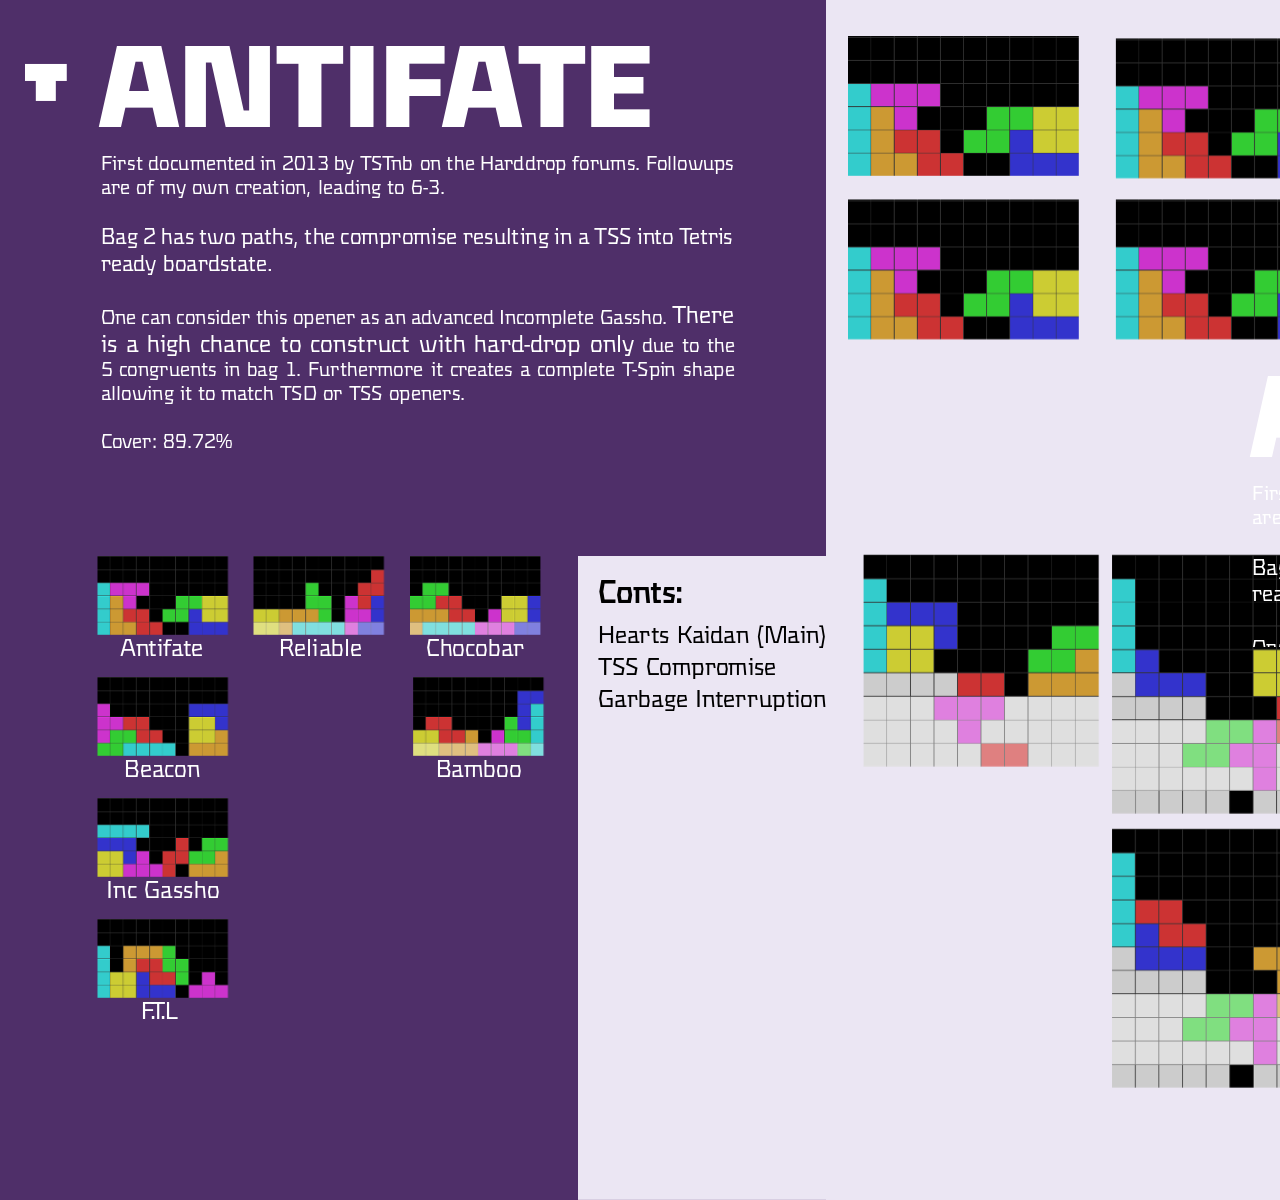
==== commit e71d154d: "Update index.html" ====
--- a/index.html
+++ b/index.html
@@ -9,7 +9,17 @@
 		<script src="FontData.js" type="text/javascript"></script>
 		<script src="myCustomJS.js" type="text/javascript"></script>
 		<script src="idGeneratedScript.js" type="text/javascript"></script>
-		<script>function onDOMContentLoaded() { window.top.onFrameDOMLoaded(); } document.addEventListener("DOMContentLoaded", onDOMContentLoaded, false);</script>
+		<script>
+function onDOMContentLoaded() {
+    if (
+        window.top &&
+        typeof window.top.onFrameDOMLoaded === "function"
+    ) {
+        window.top.onFrameDOMLoaded();
+    }
+}
+document.addEventListener("DOMContentLoaded", onDOMContentLoaded, false);
+</script>
 	</head>
 	<body id="newtetorepo" onload="RegisterInteractiveHandlers();" >
 		<div id="outer-wrapper" style="width: 1920px;height: 1200px">
--- a/idGeneratedStyles.css
+++ b/idGeneratedStyles.css
@@ -64,7 +64,7 @@
 div.Basic-Text-Frame {
 	border-style:solid;
 }
-scroll-vert_showScroll {
+div.scroll-vert_showScroll {
 	border-color:#000000;
 	border-width:1px;
 	border-style:solid;
@@ -434,7 +434,7 @@
 	transform-origin:0% 0%;
 	width:42.00px;
 }
-#_idContainer030, #_idContainer047 {
+#_idContainer030, #_idContainer044 {
 	-ms-transform:translate(3.000px,115.776px) rotate(0.000deg) skew(0.000deg) scale(1.000,1.000);
 	-ms-transform-origin:0% 0%;
 	-webkit-perspective:1px;
@@ -450,7 +450,7 @@
 	transform-origin:0% 0%;
 	width:634.28px;
 }
-#_idContainer031, #_idContainer048 {
+#_idContainer031, #_idContainer045 {
 	-ms-transform:translate(0.000px,-15.500px) rotate(0.000deg) skew(0.000deg) scale(1.000,1.000);
 	-ms-transform-origin:0% 0%;
 	-webkit-perspective:1px;
@@ -543,16 +543,16 @@
 	width:231.23px;
 }
 #_idContainer037 {
-	-ms-transform:translate(6.500px,6.500px) rotate(0.000deg) skew(0.000deg) scale(1.000,1.000);
-	-ms-transform-origin:0% 0%;
-	-webkit-transform:translate(6.500px,6.500px) rotate(0.000deg) skew(0.000deg) scale(1.000,1.000);
+	-ms-transform:translate(848.000px,199.488px) rotate(0.000deg) skew(0.000deg) scale(1.000,1.000);
+	-ms-transform-origin:0% 0%;
+	-webkit-transform:translate(848.000px,199.488px) rotate(0.000deg) skew(0.000deg) scale(1.000,1.000);
 	-webkit-transform-origin:0% 0%;
 	height:140.00px;
 	left:0px;
 	position:absolute;
 	top:0px;
-	transform:translate(6.500px,6.500px) rotate(0.000deg) skew(0.000deg) scale(1.000,1.000);
-	transform:translate(6.500px,6.500px) rotate(0.000deg) skew(0.000deg) scale(1.000,1.000);
+	transform:translate(848.000px,199.488px) rotate(0.000deg) skew(0.000deg) scale(1.000,1.000);
+	transform:translate(848.000px,199.488px) rotate(0.000deg) skew(0.000deg) scale(1.000,1.000);
 	transform-origin:0% 0%;
 	transform-origin:0% 0%;
 	width:231.23px;
@@ -562,47 +562,17 @@
 	-ms-transform-origin:0% 0%;
 	-webkit-transform:translate(0.000px,0.000px) rotate(0.000deg) skew(0.000deg) scale(1.000,1.000);
 	-webkit-transform-origin:0% 0%;
-	height:153.00px;
-	left:0px;
-	position:absolute;
-	top:0px;
-	transform:translate(0.000px,0.000px) rotate(0.000deg) skew(0.000deg) scale(1.000,1.000);
-	transform:translate(0.000px,0.000px) rotate(0.000deg) skew(0.000deg) scale(1.000,1.000);
-	transform-origin:0% 0%;
-	transform-origin:0% 0%;
-	width:244.23px;
+	height:212.00px;
+	left:0px;
+	position:absolute;
+	top:0px;
+	transform:translate(0.000px,0.000px) rotate(0.000deg) skew(0.000deg) scale(1.000,1.000);
+	transform:translate(0.000px,0.000px) rotate(0.000deg) skew(0.000deg) scale(1.000,1.000);
+	transform-origin:0% 0%;
+	transform-origin:0% 0%;
+	width:238.25px;
 }
 #_idContainer039 {
-	-ms-transform:translate(841.500px,192.988px) rotate(0.000deg) skew(0.000deg) scale(1.000,1.000);
-	-ms-transform-origin:0% 0%;
-	-webkit-transform:translate(841.500px,192.988px) rotate(0.000deg) skew(0.000deg) scale(1.000,1.000);
-	-webkit-transform-origin:0% 0%;
-	height:153.00px;
-	left:0px;
-	position:absolute;
-	top:0px;
-	transform:translate(841.500px,192.988px) rotate(0.000deg) skew(0.000deg) scale(1.000,1.000);
-	transform:translate(841.500px,192.988px) rotate(0.000deg) skew(0.000deg) scale(1.000,1.000);
-	transform-origin:0% 0%;
-	transform-origin:0% 0%;
-	width:244.23px;
-}
-#_idContainer040 {
-	-ms-transform:translate(0.000px,0.000px) rotate(0.000deg) skew(0.000deg) scale(1.000,1.000);
-	-ms-transform-origin:0% 0%;
-	-webkit-transform:translate(0.000px,0.000px) rotate(0.000deg) skew(0.000deg) scale(1.000,1.000);
-	-webkit-transform-origin:0% 0%;
-	height:212.00px;
-	left:0px;
-	position:absolute;
-	top:0px;
-	transform:translate(0.000px,0.000px) rotate(0.000deg) skew(0.000deg) scale(1.000,1.000);
-	transform:translate(0.000px,0.000px) rotate(0.000deg) skew(0.000deg) scale(1.000,1.000);
-	transform-origin:0% 0%;
-	transform-origin:0% 0%;
-	width:238.25px;
-}
-#_idContainer041 {
 	-ms-transform:translate(250.052px,-0.001px) rotate(0.000deg) skew(0.000deg) scale(1.000,1.000);
 	-ms-transform-origin:0% 0%;
 	-webkit-transform:translate(250.052px,-0.001px) rotate(0.000deg) skew(0.000deg) scale(1.000,1.000);
@@ -617,7 +587,7 @@
 	transform-origin:0% 0%;
 	width:235.06px;
 }
-#_idContainer042 {
+#_idContainer040 {
 	-ms-transform:translate(250.052px,274.035px) rotate(0.000deg) skew(0.000deg) scale(1.000,1.000);
 	-ms-transform-origin:0% 0%;
 	-webkit-transform:translate(250.052px,274.035px) rotate(0.000deg) skew(0.000deg) scale(1.000,1.000);
@@ -632,7 +602,7 @@
 	transform-origin:0% 0%;
 	width:235.06px;
 }
-#_idContainer043 {
+#_idContainer041 {
 	-ms-transform:translate(507.718px,0.000px) rotate(0.000deg) skew(0.000deg) scale(1.000,1.000);
 	-ms-transform-origin:0% 0%;
 	-webkit-transform:translate(507.718px,0.000px) rotate(0.000deg) skew(0.000deg) scale(1.000,1.000);
@@ -647,7 +617,7 @@
 	transform-origin:0% 0%;
 	width:235.06px;
 }
-#_idContainer044 {
+#_idContainer042 {
 	-ms-transform:translate(507.718px,274.035px) rotate(0.000deg) skew(0.000deg) scale(1.000,1.000);
 	-ms-transform-origin:0% 0%;
 	-webkit-transform:translate(507.718px,274.035px) rotate(0.000deg) skew(0.000deg) scale(1.000,1.000);
@@ -662,7 +632,7 @@
 	transform-origin:0% 0%;
 	width:235.06px;
 }
-#_idContainer045 {
+#_idContainer043 {
 	-ms-transform:translate(862.000px,554.750px) rotate(0.000deg) skew(0.000deg) scale(1.000,1.000);
 	-ms-transform-origin:0% 0%;
 	-webkit-transform:translate(862.000px,554.750px) rotate(0.000deg) skew(0.000deg) scale(1.000,1.000);
@@ -678,21 +648,6 @@
 	width:742.78px;
 }
 #_idContainer046 {
-	-ms-transform:translate(0.000px,0.000px) rotate(0.000deg) skew(0.000deg) scale(1.000,1.000);
-	-ms-transform-origin:0% 0%;
-	-webkit-transform:translate(0.000px,0.000px) rotate(0.000deg) skew(0.000deg) scale(1.000,1.000);
-	-webkit-transform-origin:0% 0%;
-	height:297.00px;
-	left:0px;
-	position:absolute;
-	top:0px;
-	transform:translate(0.000px,0.000px) rotate(0.000deg) skew(0.000deg) scale(1.000,1.000);
-	transform:translate(0.000px,0.000px) rotate(0.000deg) skew(0.000deg) scale(1.000,1.000);
-	transform-origin:0% 0%;
-	transform-origin:0% 0%;
-	width:660.00px;
-}
-#_idContainer049 {
 	-ms-transform:translate(8.999px,16.511px) rotate(0.000deg) skew(0.000deg) scale(1.000,1.000);
 	-ms-transform-origin:0% 0%;
 	-webkit-transform:translate(8.999px,16.511px) rotate(0.000deg) skew(0.000deg) scale(1.000,1.000);
@@ -707,31 +662,16 @@
 	transform-origin:0% 0%;
 	width:637.28px;
 }
-#_idContainer050 {
-	background-image:url(../image/20.png);
+#_idContainer047 {
+	background-image:url(../image/19.png);
 	background-repeat:no-repeat;
 	background-size:contain;
 	height:297px;
-	left:0px;
+	left:1240px;
 	overflow:hidden;
 	position:absolute;
-	top:0px;
+	top:350px;
 	width:660px;
-}
-#_idContainer051 {
-	-ms-transform:translate(1240.000px,350.000px) rotate(0.000deg) skew(0.000deg) scale(1.000,1.000);
-	-ms-transform-origin:0% 0%;
-	-webkit-transform:translate(1240.000px,350.000px) rotate(0.000deg) skew(0.000deg) scale(1.000,1.000);
-	-webkit-transform-origin:0% 0%;
-	height:297.00px;
-	left:0px;
-	position:absolute;
-	top:0px;
-	transform:translate(1240.000px,350.000px) rotate(0.000deg) skew(0.000deg) scale(1.000,1.000);
-	transform:translate(1240.000px,350.000px) rotate(0.000deg) skew(0.000deg) scale(1.000,1.000);
-	transform-origin:0% 0%;
-	transform-origin:0% 0%;
-	width:660.00px;
 }
 img._idGenObjectAttribute-1 {
 	height:100.00%;
@@ -785,57 +725,6 @@
 	transform:translate(0px,0px) ;
 	transform-origin:50% 50%;
 }
-div._idGenButton div._idGen-Appearance-Normal {
-	visibility:visible;
-}
-div._idGenButton div._idGen-Appearance-Rollover {
-	visibility:hidden;
-}
-div._idGenButton div._idGen-Appearance-Click {
-	visibility:hidden;
-}
-div._idGenButton {
-	cursor:pointer;
-}
-div._idGenButton._idGenStateHover div._idGen-Appearance-Normal {
-	visibility:hidden;
-}
-div._idGenButton._idGenStateHover div._idGen-Appearance-Rollover {
-	visibility:visible;
-}
-div._idGenButton._idGenStateHover div._idGen-Appearance-Click {
-	visibility:hidden;
-}
-div._idGenButton._idGenStateClick div._idGen-Appearance-Normal {
-	visibility:hidden;
-}
-div._idGenButton._idGenStateClick div._idGen-Appearance-Rollover {
-	visibility:hidden;
-}
-div._idGenButton._idGenStateClick div._idGen-Appearance-Click {
-	visibility:visible;
-}
-div._idGenStateHide div._idGen-Appearance-Normal {
-	visibility:hidden;
-}
-div._idGenStateHide div._idGen-Appearance-Rollover {
-	visibility:hidden;
-}
-div._idGenStateHide div._idGen-Appearance-Click {
-	visibility:hidden;
-}
-div._idGenMSO {
-   visibility:hidden;
-}
-div._idGenMSO div._idGenCurrentState, div._idGenMSO figure._idGenCurrentState {
-   visibility:visible;
-}
-div._idGenMSO._idGenStateHide div._idGenCurrentState, div._idGenMSO._idGenStateHide figure._idGenCurrentState {
-   visibility:hidden;
-}
-div._idGenStateHide div._idGenMSO div._idGenCurrentState, figure._idGenStateHide div._idGenMSO figure._idGenCurrentState {
-   visibility:hidden;
-}
 div._idGenStateHide, div._idGenStateHide *{
 	visibility:hidden;
 }
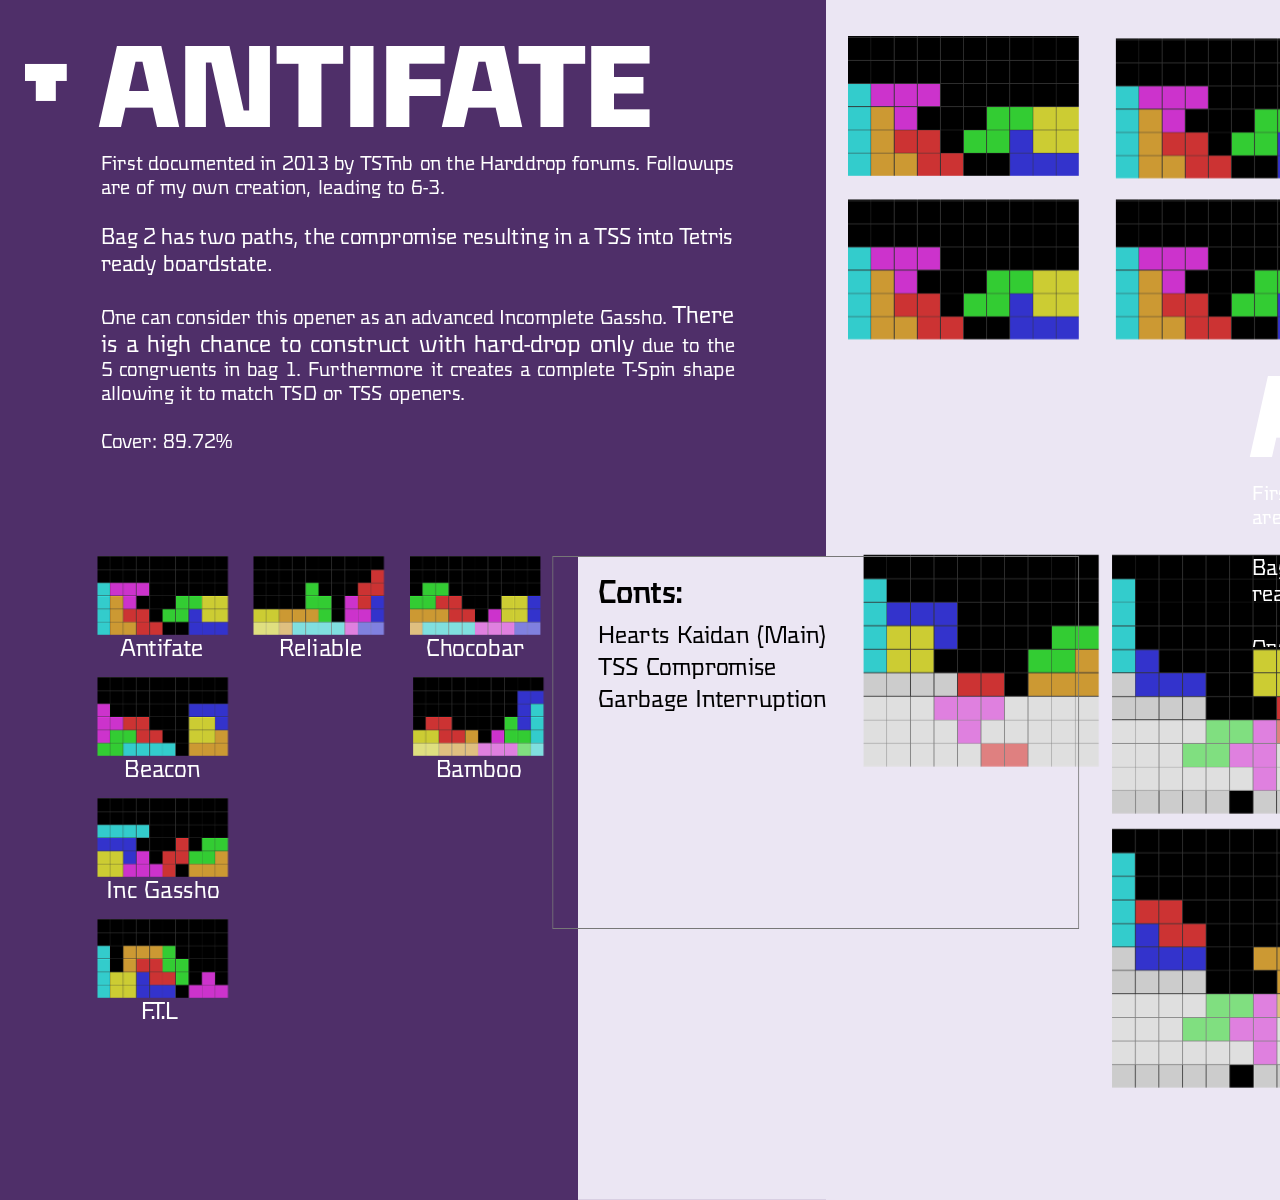
==== commit 90f5ed4b: "Update and rename newtetorepo.html to index.html" ====
--- a/index.html
+++ b/index.html
@@ -1,5 +1,5 @@
 <!DOCTYPE html>
-<html xmlns="http://www.w3.org/1999/xhtml" lang="en-GB">
+<html>
 	<head>
 <meta name="viewport" content="width=1920px">
 		<meta charset="utf-8" />
@@ -9,17 +9,8 @@
 		<script src="FontData.js" type="text/javascript"></script>
 		<script src="myCustomJS.js" type="text/javascript"></script>
 		<script src="idGeneratedScript.js" type="text/javascript"></script>
-		<script>
-function onDOMContentLoaded() {
-    if (
-        window.top &&
-        typeof window.top.onFrameDOMLoaded === "function"
-    ) {
-        window.top.onFrameDOMLoaded();
-    }
-}
-document.addEventListener("DOMContentLoaded", onDOMContentLoaded, false);
-</script>
+		<link href="scrollingframe_epub.css" rel="stylesheet" type="text/css" />
+		<script>function onDOMContentLoaded() { window.top.onFrameDOMLoaded(); } document.addEventListener("DOMContentLoaded", onDOMContentLoaded, false);</script>
 	</head>
 	<body id="newtetorepo" onload="RegisterInteractiveHandlers();" >
 		<div id="outer-wrapper" style="width: 1920px;height: 1200px">
@@ -188,6 +179,13 @@
 					</div>
 				</div>
 			</div>
+			<div id="_idContainer048" class="_idGenObjectStyleOverride-1">
+				<div id="_idHTMLPageItem000">
+					<object>
+						<iframe style="border: 1px solid #777;" src="https://indd.adobe.com/embed/00468b4c-865a-49e2-96d7-7a998ba885e9?startpage=1&allowFullscreen=true" width="525px" height="371px" frameborder="0" allowfullscreen=""></iframe>
+					</object>
+				</div>
+			</div>
 		</div>
 	</body>
 </html>
--- a/idGeneratedStyles.css
+++ b/idGeneratedStyles.css
@@ -673,6 +673,34 @@
 	top:350px;
 	width:660px;
 }
+#_idContainer048 {
+	height:377px;
+	overflow:hidden;
+	width:527px;
+	-ms-transform:translate(552.230px,556.000px) rotate(0.000deg) skew(0.000deg) scale(1.000,1.000);
+	-ms-transform-origin:0% 0%;
+	-webkit-transform:translate(552.230px,556.000px) rotate(0.000deg) skew(0.000deg) scale(1.000,1.000);
+	-webkit-transform-origin:0% 0%;
+	left:0px;
+	position:absolute;
+	top:0px;
+	transform:translate(552.230px,556.000px) rotate(0.000deg) skew(0.000deg) scale(1.000,1.000);
+	transform:translate(552.230px,556.000px) rotate(0.000deg) skew(0.000deg) scale(1.000,1.000);
+	transform-origin:0% 0%;
+	transform-origin:0% 0%;
+}
+#_idHTMLPageItem000 {
+	-ms-transform:translate(0.000px,0.000px) rotate(0.000deg) skew(0.000deg) scale(1.000,1.000);
+	-ms-transform-origin:0% 0%;
+	-webkit-transform:translate(0.000px,0.000px) rotate(0.000deg) skew(0.000deg) scale(1.000,1.000);
+	-webkit-transform-origin:0% 0%;
+	height:100.00%;
+	transform:translate(0.000px,0.000px) rotate(0.000deg) skew(0.000deg) scale(1.000,1.000);
+	transform:translate(0.000px,0.000px) rotate(0.000deg) skew(0.000deg) scale(1.000,1.000);
+	transform-origin:0% 0%;
+	transform-origin:0% 0%;
+	width:100.00%;
+}
 img._idGenObjectAttribute-1 {
 	height:100.00%;
 	min-width:100%;
@@ -690,6 +718,9 @@
 	position:absolute;
 	top:0px;
 	width:660px;
+}
+div._idGenObjectStyleOverride-1 {
+	border-width:0px;
 }
 div._idGenObjectStyle-Disabled {
 	background-color:transparent;
--- a/scrollingframe_epub.css
+++ b/scrollingframe_epub.css
@@ -0,0 +1,9 @@
+/* Universal Scrolling Frames, v1.1.3, http://ajarproductions.com/scroll */
+ [class*='_showScroll']::-webkit-scrollbar {-webkit-appearance:none; width:8px;height:8px;} [class*='_showScroll']::-webkit-scrollbar-thumb {border-radius:4px;background-color:rgba(0,0,0,.5);}
+[class*='_hideScroll']::-webkit-scrollbar { display:none; } [class*='_hideScroll']{ -ms-overflow-style:none; overflow:-moz-scrollbars-none;}
+[class*='scroll-vert']{overflow-y:auto !important;overflow-x:hidden !important;}
+[class*='scroll-horiz']{overflow-x:auto !important; overflow-y:hidden !important;}
+[class*='scroll-auto'],[class*='scroll-both']{overflow:auto !important;}
+[class*='scroll-none']{overflow:hidden !important; }
+[class^='scroll-'] > div,[class*=' scroll-'] > div{overflow:visible !important;}
+body:not([id^='publication']) [class^='scroll-'], body:not([id^='publication']) [class^='scroll-'] > div,body:not([id^='publication']) [class*=' scroll-'],body:not([id^='publication']) [class*=' scroll-'] > div{-webkit-overflow-scrolling:touch;}
